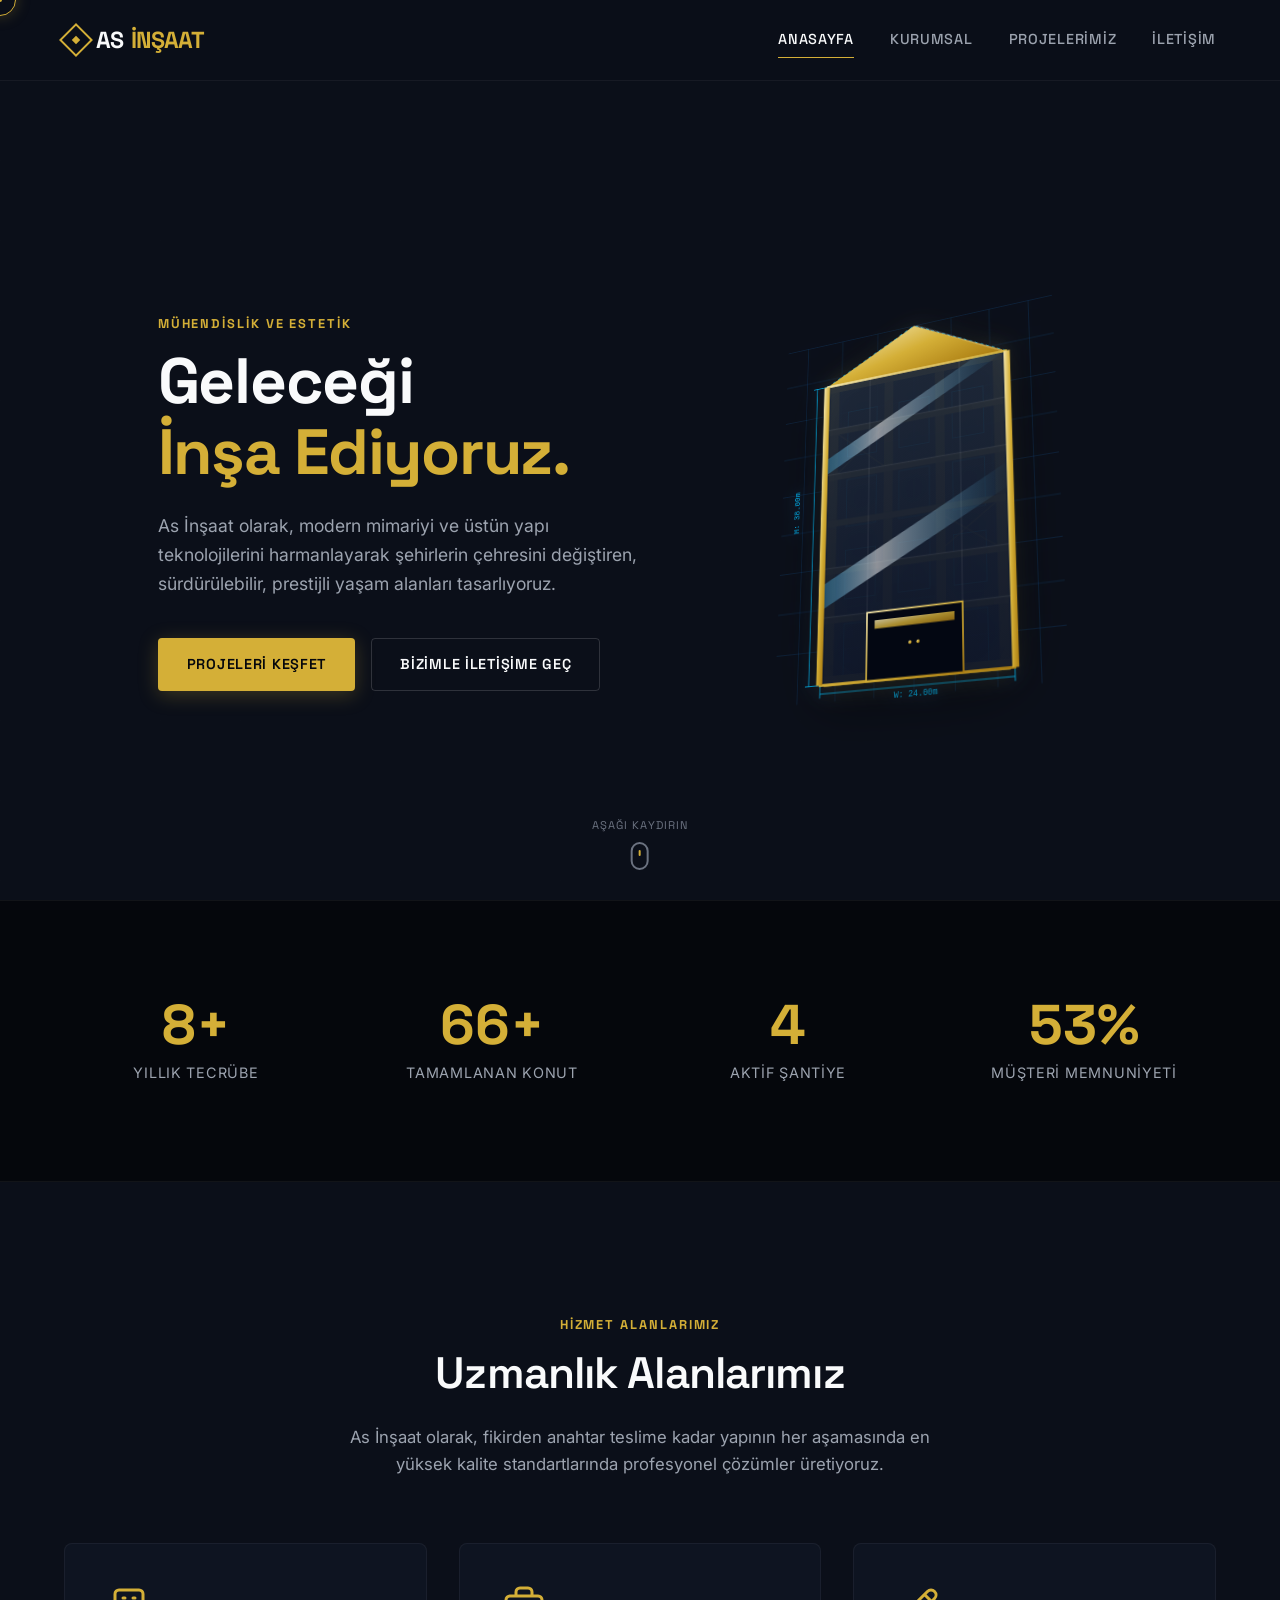
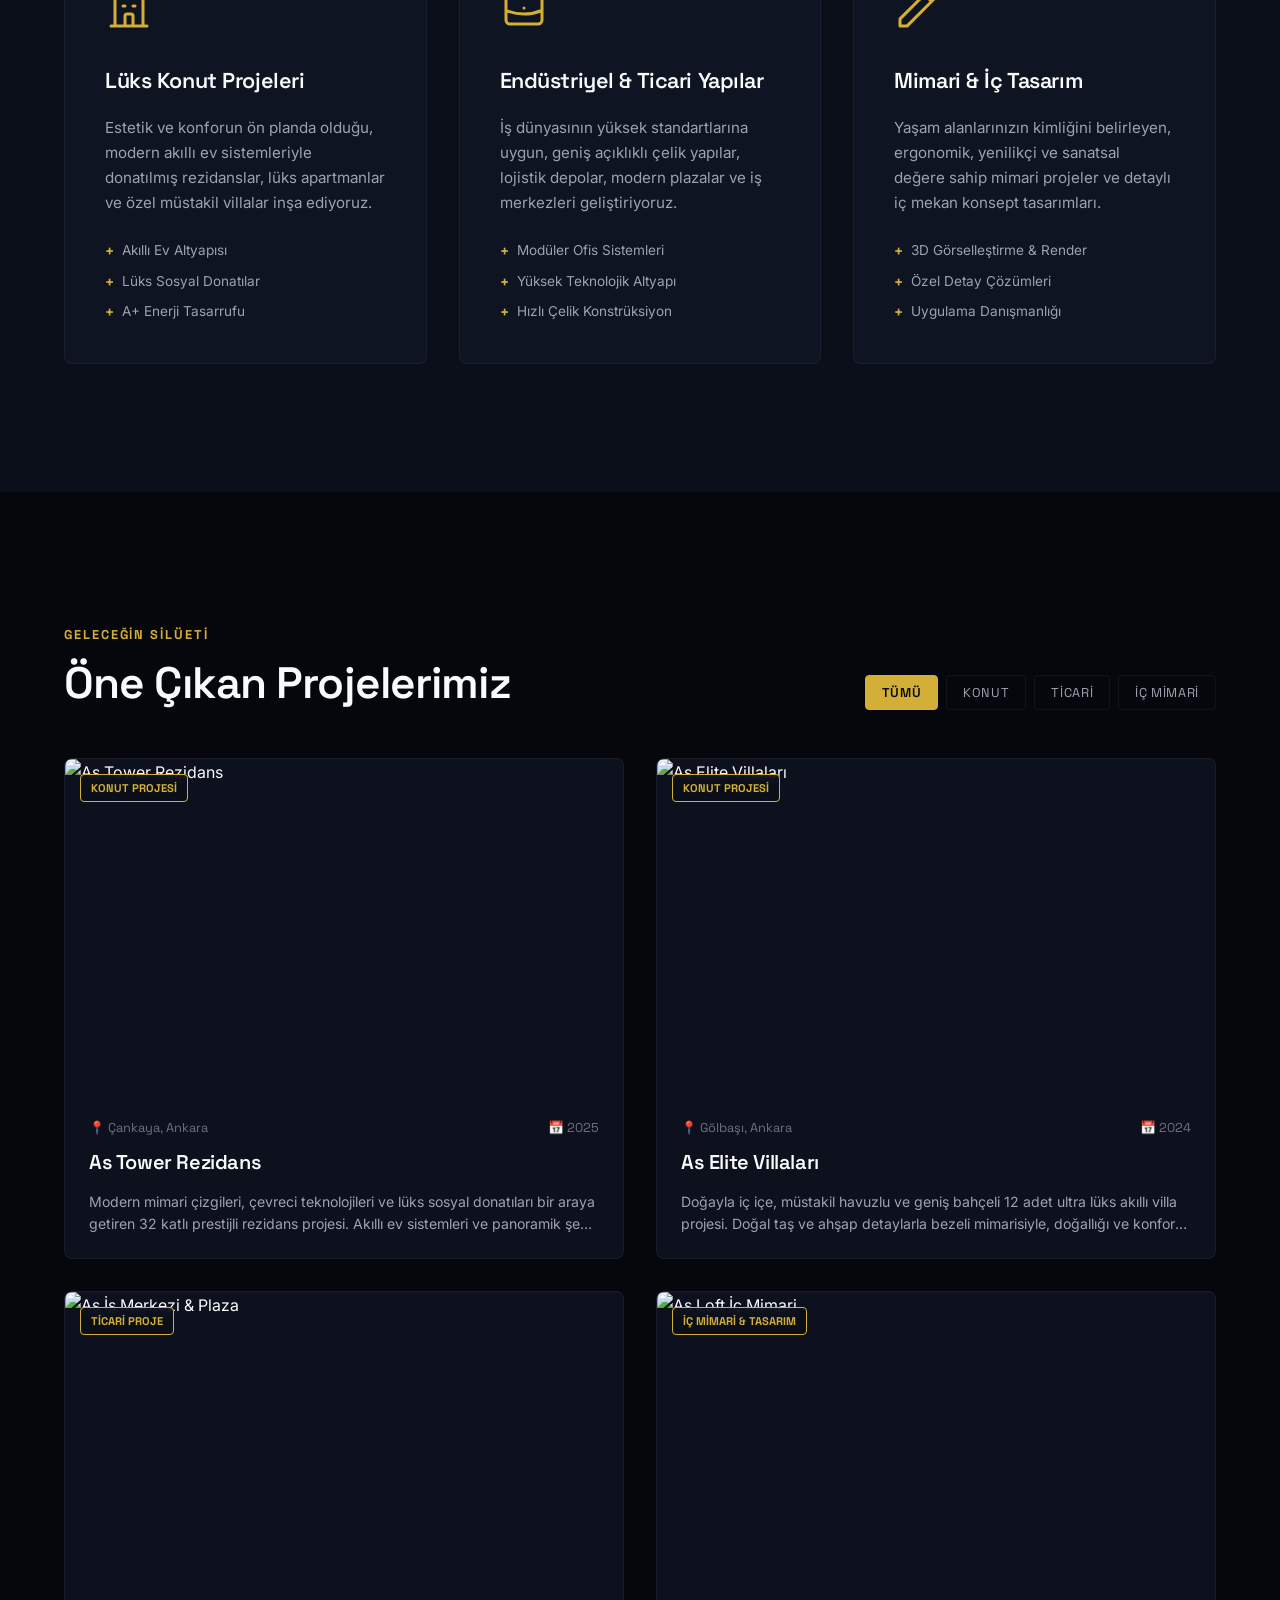
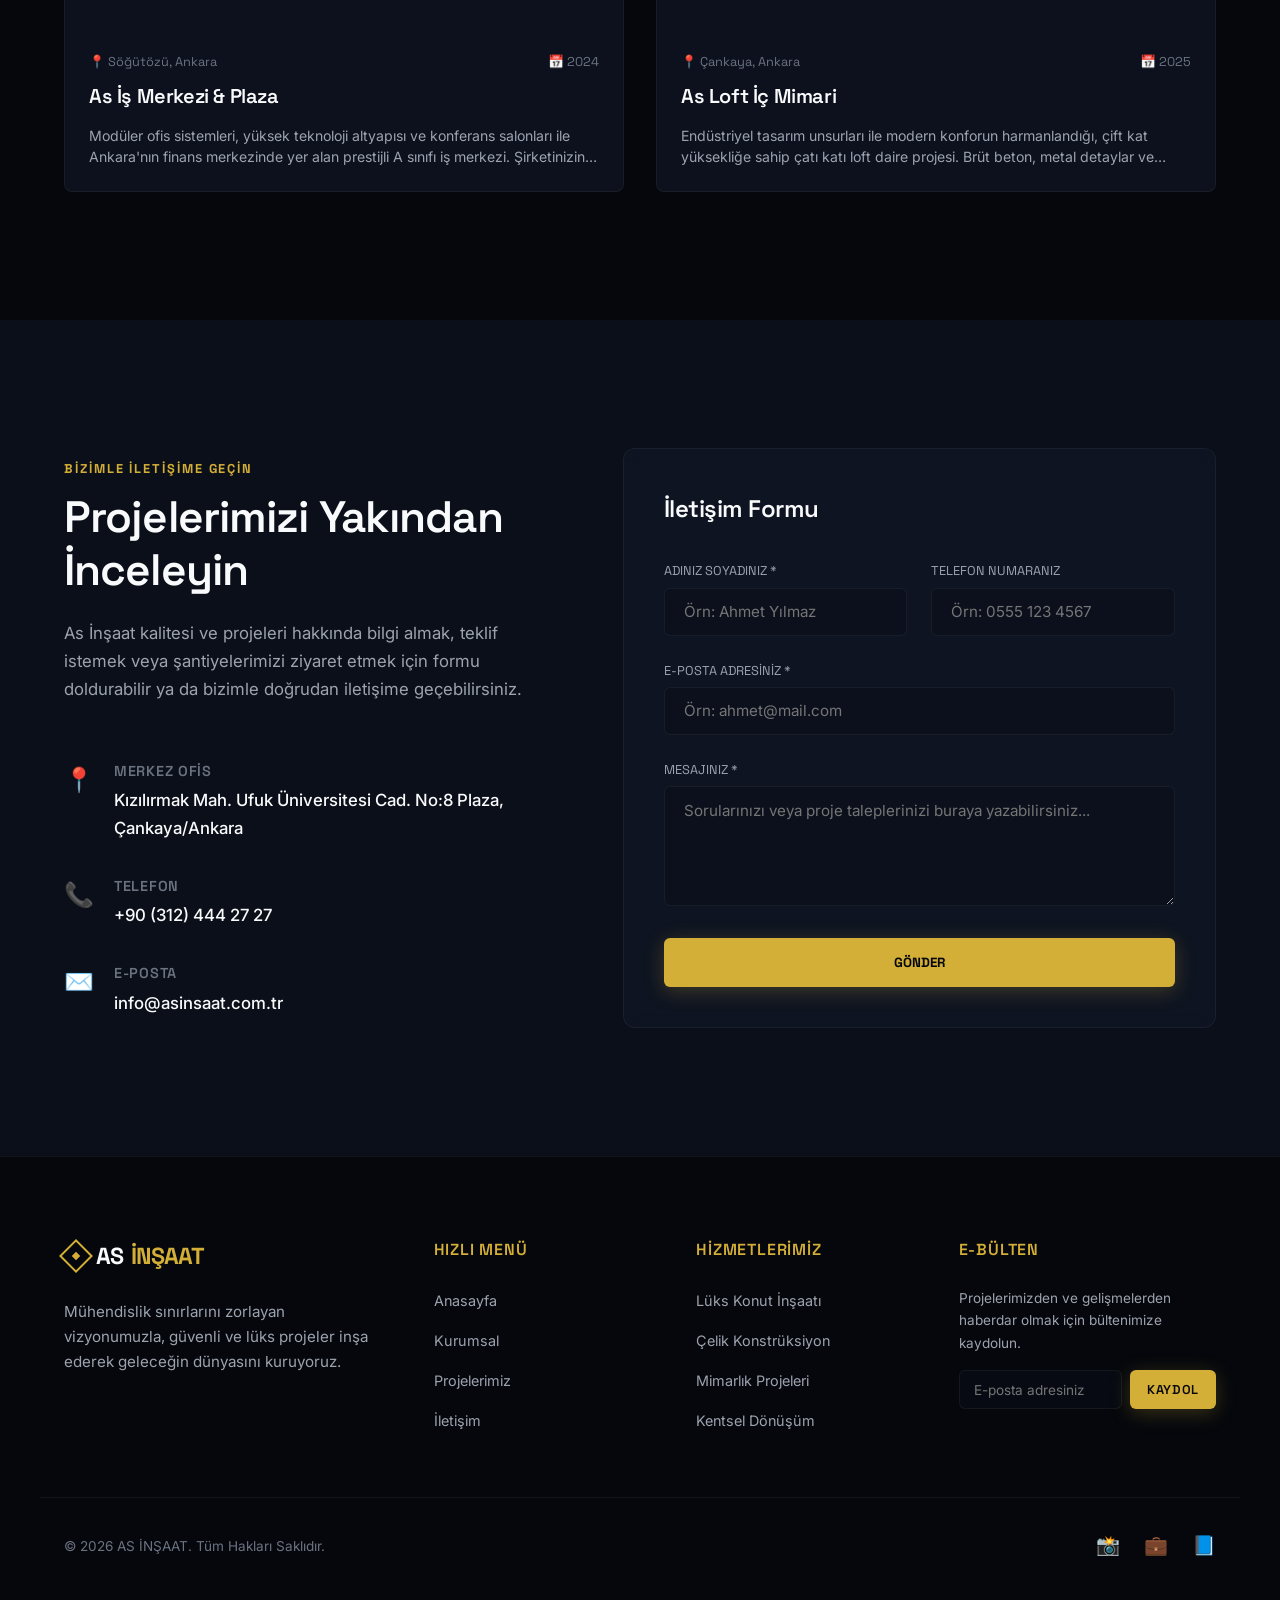
==== index.html @ 5be3aeaa "feat: initial commit for As Insaat website" ====
<!DOCTYPE html>
<html lang="tr">
<head>
  <meta charset="utf-8">
  <meta name="viewport" content="width=device-width, initial-scale=1.0">
  <title>As İnşaat | Lüks Konut, Endüstriyel Yapı ve Mimari Tasarım</title>
  
  <!-- SEO Meta Tags -->
  <meta name="description" content="As İnşaat; yenilikçi mimari tasarımlar, lüks konut projeleri, akıllı rezidanslar ve dayanıklı ticari yapılar inşa eder. Geleceğin yapılarını mühendislik hassasiyetiyle tasarlıyoruz.">
  <meta name="keywords" content="inşaat firması, lüks konut projeleri, villa tasarımı, kentsel dönüşüm, mimarlık ofisi, akıllı binalar, ankara inşaat firmaları, as inşaat">
  <meta name="robots" content="index, follow">
  <meta name="author" content="As İnşaat">
  
  <!-- Favicon -->
  <link rel="icon" type="image/svg+xml" href="data:image/svg+xml,<svg xmlns=%22http://www.w3.org/2000/svg%22 viewBox=%220 0 100 100%22><rect x=%2225%22 y=%2225%22 width=%2250%22 height=%2250%22 fill=%22none%22 stroke=%22%23d4af37%22 stroke-width=%228%22 rotate=%2245%22/></svg>">

  <!-- Style Sheets -->
  <link rel="stylesheet" href="style.css">
</head>
<body>

  <!-- Custom Cursor -->
  <div class="custom-cursor" id="customCursor"></div>
  <div class="custom-cursor-dot" id="customCursorDot"></div>

  <!-- Background Lines -->
  <div class="bg-grid-lines"></div>

  <!-- Glass Header -->
  <header class="glass-header">
    <div class="container nav-container">
      <a href="index.html" class="logo">
        <span class="logo-icon"></span>
        AS<span>İNŞAAT</span>
      </a>
      
      <nav class="nav-menu">
        <a href="index.html" class="nav-item active">Anasayfa</a>
        <a href="about.html" class="nav-item">Kurumsal</a>
        <a href="projects.html" class="nav-item">Projelerimiz</a>
        <a href="contact.html" class="nav-item">İletişim</a>
      </nav>

      <button class="hamburger" id="hamburger" aria-label="Menü">
        <span></span>
        <span></span>
        <span></span>
      </button>
    </div>
  </header>

  <!-- Mobile Menu -->
  <div class="mobile-nav" id="mobileNav">
    <a href="index.html" class="nav-item active">Anasayfa</a>
    <a href="about.html" class="nav-item">Kurumsal</a>
    <a href="projects.html" class="nav-item">Projelerimiz</a>
    <a href="contact.html" class="nav-item">İletişim</a>
  </div>

  <main>
    <!-- Hero Section with 3D Explode Animation -->
    <section class="hero-section">
      <div class="container">
        <div class="hero-layout">
          <div class="hero-content">
            <span class="section-badge">Mühendislik ve Estetik</span>
            <h1 class="hero-title">
              Geleceği <span>İnşa Ediyoruz.</span>
            </h1>
            <p class="hero-description">
              As İnşaat olarak, modern mimariyi ve üstün yapı teknolojilerini harmanlayarak şehirlerin çehresini değiştiren, sürdürülebilir, prestijli yaşam alanları tasarlıyoruz.
            </p>
            <div class="hero-actions">
              <a href="projects.html" class="btn btn-primary">Projeleri Keşfet</a>
              <a href="contact.html" class="btn btn-secondary">Bizimle İletişime Geç</a>
            </div>
          </div>

          <!-- 3D Deconstruction Building Viewport -->
          <div class="hero-3d-viewport" id="hero3dViewport">
            
            <!-- Technical Labels floating -->
            <div class="tech-label label-blueprint">PLANLAMA: MİMARİ BLUEPRINT</div>
            <div class="tech-label label-structure">MÜHENDİSLİK: ÇELİK KARKAS</div>
            <div class="tech-label label-facade">MİMARİ: PRESTİJLİ CEPHE</div>

            <div class="hero-3d-container" id="hero3dContainer">
              
              <!-- Layer 1: Blueprint vector lines -->
              <div class="building-layer layer-blueprint">
                <svg viewBox="0 0 400 500" fill="none" xmlns="http://www.w3.org/2000/svg">
                  <!-- Blueprint grid lines -->
                  <path d="M20 20 H380 M20 70 H380 M20 120 H380 M20 170 H380 M20 220 H380 M20 270 H380 M20 320 H380 M20 370 H380 M20 420 H380" stroke="rgba(30, 144, 255, 0.15)" stroke-width="1"/>
                  <path d="M50 20 V480 M100 20 V480 M150 20 V480 M200 20 V480 M250 20 V480 M300 20 V480 M350 20 V480" stroke="rgba(30, 144, 255, 0.15)" stroke-width="1"/>
                  
                  <!-- Building Outline lineart -->
                  <rect x="80" y="80" width="240" height="380" stroke="#00bfff" stroke-dasharray="4 4" stroke-width="1.5"/>
                  <line x1="80" y1="80" x2="200" y2="20" stroke="#00bfff" stroke-width="1.5" stroke-dasharray="4 4"/>
                  <line x1="320" y1="80" x2="200" y2="20" stroke="#00bfff" stroke-width="1.5" stroke-dasharray="4 4"/>
                  
                  <!-- Inside grid blueprints -->
                  <rect x="110" y="120" width="40" height="60" stroke="#00bfff" stroke-width="1"/>
                  <rect x="180" y="120" width="40" height="60" stroke="#00bfff" stroke-width="1"/>
                  <rect x="250" y="120" width="40" height="60" stroke="#00bfff" stroke-width="1"/>
                  
                  <rect x="110" y="210" width="40" height="60" stroke="#00bfff" stroke-width="1"/>
                  <rect x="180" y="210" width="40" height="60" stroke="#00bfff" stroke-width="1"/>
                  <rect x="250" y="210" width="40" height="60" stroke="#00bfff" stroke-width="1"/>
                  
                  <rect x="110" y="300" width="40" height="60" stroke="#00bfff" stroke-width="1"/>
                  <rect x="180" y="300" width="40" height="60" stroke="#00bfff" stroke-width="1"/>
                  <rect x="250" y="300" width="40" height="60" stroke="#00bfff" stroke-width="1"/>

                  <rect x="110" y="390" width="180" height="70" stroke="#00bfff" stroke-width="1"/>

                  <!-- Technical lines and measurements -->
                  <path d="M60 80 H80 M60 460 H80" stroke="#00bfff" stroke-width="1"/>
                  <line x1="65" y1="80" x2="65" y2="460" stroke="#00bfff" stroke-width="1"/>
                  <text x="45" y="270" fill="#00bfff" font-size="10" font-family="monospace" transform="rotate(-90 45 270)">H: 38.00m</text>
                  
                  <path d="M80 475 V460 M320 475 V460" stroke="#00bfff" stroke-width="1"/>
                  <line x1="80" y1="470" x2="320" y2="470" stroke="#00bfff" stroke-width="1"/>
                  <text x="175" y="482" fill="#00bfff" font-size="10" font-family="monospace">W: 24.00m</text>
                </svg>
              </div>
              
              <!-- Layer 2: Steel structural columns -->
              <div class="building-layer layer-structure">
                <svg viewBox="0 0 400 500" fill="none" xmlns="http://www.w3.org/2000/svg">
                  <!-- Main columns (Stanchions) -->
                  <rect x="85" y="80" width="12" height="380" fill="#c5a028" opacity="0.8"/>
                  <rect x="160" y="80" width="12" height="380" fill="#c5a028" opacity="0.8"/>
                  <rect x="228" y="80" width="12" height="380" fill="#c5a028" opacity="0.8"/>
                  <rect x="303" y="80" width="12" height="380" fill="#c5a028" opacity="0.8"/>
                  
                  <!-- Beams (Horizontal structural elements) -->
                  <rect x="85" y="80" width="230" height="10" fill="#d4af37"/>
                  <rect x="85" y="140" width="230" height="8" fill="#d4af37"/>
                  <rect x="85" y="200" width="230" height="8" fill="#d4af37"/>
                  <rect x="85" y="260" width="230" height="8" fill="#d4af37"/>
                  <rect x="85" y="320" width="230" height="8" fill="#d4af37"/>
                  <rect x="85" y="380" width="230" height="8" fill="#d4af37"/>
                  <rect x="85" y="450" width="230" height="12" fill="#d4af37"/>
                  
                  <!-- Roof Truss structures -->
                  <line x1="85" y1="80" x2="200" y2="25" stroke="#d4af37" stroke-width="4"/>
                  <line x1="315" y1="80" x2="200" y2="25" stroke="#d4af37" stroke-width="4"/>
                  <line x1="200" y1="25" x2="200" y2="80" stroke="#d4af37" stroke-width="3"/>
                  <line x1="140" y1="52" x2="140" y2="80" stroke="#d4af37" stroke-width="2"/>
                  <line x1="260" y1="52" x2="260" y2="80" stroke="#d4af37" stroke-width="2"/>
                  
                  <!-- Diagonal cross-bracing (Statik çaprazlar) -->
                  <line x1="97" y1="148" x2="160" y2="200" stroke="#d4af37" stroke-width="1.5" opacity="0.6"/>
                  <line x1="160" y1="148" x2="97" y2="200" stroke="#d4af37" stroke-width="1.5" opacity="0.6"/>
                  
                  <line x1="228" y1="268" x2="303" y2="320" stroke="#d4af37" stroke-width="1.5" opacity="0.6"/>
                  <line x1="303" y1="268" x2="228" y2="320" stroke="#d4af37" stroke-width="1.5" opacity="0.6"/>

                  <line x1="160" y1="388" x2="228" y2="450" stroke="#d4af37" stroke-width="1.5" opacity="0.6"/>
                  <line x1="228" y1="388" x2="160" y2="450" stroke="#d4af37" stroke-width="1.5" opacity="0.6"/>
                </svg>
              </div>
              
              <!-- Layer 3: Completed facade -->
              <div class="building-layer layer-facade">
                <svg viewBox="0 0 400 500" fill="none" xmlns="http://www.w3.org/2000/svg">
                  <!-- Definitions for gradients -->
                  <defs>
                    <linearGradient id="facadeGold" x1="0%" y1="0%" x2="100%" y2="100%">
                      <stop offset="0%" stop-color="#f3e5ab" />
                      <stop offset="50%" stop-color="#d4af37" />
                      <stop offset="100%" stop-color="#aa7c11" />
                    </linearGradient>
                    <linearGradient id="glassGrad" x1="0%" y1="0%" x2="0%" y2="100%">
                      <stop offset="0%" stop-color="#1e293b" stop-opacity="0.9" />
                      <stop offset="100%" stop-color="#0f172a" stop-opacity="0.95" />
                    </linearGradient>
                    <linearGradient id="skyReflect" x1="0%" y1="0%" x2="100%" y2="0%">
                      <stop offset="0%" stop-color="#38bdf8" stop-opacity="0.3" />
                      <stop offset="30%" stop-color="#ffffff" stop-opacity="0.5" />
                      <stop offset="100%" stop-color="#38bdf8" stop-opacity="0.0" />
                    </linearGradient>
                  </defs>

                  <!-- Roof Slanted Canopy -->
                  <path d="M80 80 L200 20 L320 80 Z" fill="url(#facadeGold)"/>
                  <path d="M200 20 L205 20 L320 80 L315 80 Z" fill="#ffffff" opacity="0.2"/>
                  
                  <!-- Main Glass facade body -->
                  <rect x="80" y="80" width="240" height="380" fill="url(#glassGrad)" stroke="url(#facadeGold)" stroke-width="3"/>
                  
                  <!-- Glass Panels divider lines -->
                  <line x1="140" y1="80" x2="140" y2="460" stroke="rgba(255,255,255,0.06)" stroke-width="2"/>
                  <line x1="200" y1="80" x2="200" y2="460" stroke="url(#facadeGold)" stroke-width="1.5" opacity="0.5"/>
                  <line x1="260" y1="80" x2="260" y2="460" stroke="rgba(255,255,255,0.06)" stroke-width="2"/>
                  
                  <line x1="80" y1="140" x2="320" y2="140" stroke="rgba(255,255,255,0.06)" stroke-width="1.5"/>
                  <line x1="80" y1="200" x2="320" y2="200" stroke="rgba(255,255,255,0.06)" stroke-width="1.5"/>
                  <line x1="80" y1="260" x2="320" y2="260" stroke="url(#facadeGold)" stroke-width="2" opacity="0.5"/>
                  <line x1="80" y1="320" x2="320" y2="320" stroke="rgba(255,255,255,0.06)" stroke-width="1.5"/>
                  <line x1="80" y1="380" x2="320" y2="380" stroke="rgba(255,255,255,0.06)" stroke-width="1.5"/>

                  <!-- Diagonal reflection line on glass -->
                  <path d="M80 180 L280 80 L320 80 L80 200 Z" fill="url(#skyReflect)"/>
                  <path d="M80 340 L320 220 L320 250 L80 370 Z" fill="url(#skyReflect)"/>

                  <!-- Gold Vertical Columns (Left/Right edges) -->
                  <rect x="75" y="80" width="8" height="380" fill="url(#facadeGold)"/>
                  <rect x="317" y="80" width="8" height="380" fill="url(#facadeGold)"/>

                  <!-- Entrance Portal -->
                  <rect x="140" y="380" width="120" height="80" fill="#030712" stroke="url(#facadeGold)" stroke-width="2"/>
                  <line x1="200" y1="380" x2="200" y2="460" stroke="url(#facadeGold)" stroke-width="1"/>
                  <circle cx="195" cy="420" r="2" fill="url(#facadeGold)"/>
                  <circle cx="205" cy="420" r="2" fill="url(#facadeGold)"/>
                  <rect x="150" y="390" width="100" height="10" fill="url(#facadeGold)" opacity="0.8"/>
                </svg>
              </div>

            </div>
          </div>
        </div>
      </div>

      <!-- Mouse Scroll indicator -->
      <div class="scroll-indicator">
        <span>AŞAĞI KAYDIRIN</span>
        <div class="scroll-mouse"></div>
      </div>
    </section>

    <!-- Highlights Counters Section -->
    <section class="highlights-section">
      <div class="container stats-grid">
        <div class="stat-card">
          <div class="stat-number" data-target="15" data-suffix="+">0</div>
          <div class="stat-title">Yıllık Tecrübe</div>
        </div>
        <div class="stat-card">
          <div class="stat-number" data-target="120" data-suffix="+">0</div>
          <div class="stat-title">Tamamlanan Konut</div>
        </div>
        <div class="stat-card">
          <div class="stat-number" data-target="8" data-suffix="">0</div>
          <div class="stat-title">Aktif Şantiye</div>
        </div>
        <div class="stat-card">
          <div class="stat-number" data-target="100" data-suffix="%">0</div>
          <div class="stat-title">Müşteri Memnuniyeti</div>
        </div>
      </div>
    </section>

    <!-- Services Section -->
    <section class="services-section">
      <div class="container">
        <div style="text-align: center;">
          <span class="section-badge">Hizmet Alanlarımız</span>
          <h2 class="section-title">Uzmanlık Alanlarımız</h2>
          <p class="section-desc" style="margin: 0 auto 4rem auto;">As İnşaat olarak, fikirden anahtar teslime kadar yapının her aşamasında en yüksek kalite standartlarında profesyonel çözümler üretiyoruz.</p>
        </div>

        <div class="grid grid-3">
          <!-- Service 1 -->
          <article class="service-card">
            <div class="service-icon">
              <!-- Inline SVG Architecture icon -->
              <svg fill="none" stroke="currentColor" viewBox="0 0 24 24" xmlns="http://www.w3.org/2000/svg">
                <path stroke-linecap="round" stroke-linejoin="round" stroke-width="1.5" d="M19 21V5a2 2 0 00-2-2H7a2 2 0 00-2 2v16m14 0h2m-2 0h-5m-9 0H3m2 0h5M9 7h1m-1 4h1m4-4h1m-1 4h1m-5 10v-5a1 1 0 011-1h2a1 1 0 011 1v5m-4 0h4"></path>
              </svg>
            </div>
            <h3 class="service-title">Lüks Konut Projeleri</h3>
            <p class="service-text">Estetik ve konforun ön planda olduğu, modern akıllı ev sistemleriyle donatılmış rezidanslar, lüks apartmanlar ve özel müstakil villalar inşa ediyoruz.</p>
            <ul class="service-list">
              <li class="service-list-item">Akıllı Ev Altyapısı</li>
              <li class="service-list-item">Lüks Sosyal Donatılar</li>
              <li class="service-list-item">A+ Enerji Tasarrufu</li>
            </ul>
          </article>

          <!-- Service 2 -->
          <article class="service-card">
            <div class="service-icon">
              <!-- Inline SVG Industry icon -->
              <svg fill="none" stroke="currentColor" viewBox="0 0 24 24" xmlns="http://www.w3.org/2000/svg">
                <path stroke-linecap="round" stroke-linejoin="round" stroke-width="1.5" d="M21 13.255A23.931 23.931 0 0112 15c-3.183 0-6.22-.62-9-1.745M16 6V4a2 2 0 00-2-2h-4a2 2 0 00-2 2v2m4 6h.01M5 20h14a2 2 0 002-2V8a2 2 0 00-2-2H5a2 2 0 00-2 2v10a2 2 0 002 2z"></path>
              </svg>
            </div>
            <h3 class="service-title">Endüstriyel & Ticari Yapılar</h3>
            <p class="service-text">İş dünyasının yüksek standartlarına uygun, geniş açıklıklı çelik yapılar, lojistik depolar, modern plazalar ve iş merkezleri geliştiriyoruz.</p>
            <ul class="service-list">
              <li class="service-list-item">Modüler Ofis Sistemleri</li>
              <li class="service-list-item">Yüksek Teknolojik Altyapı</li>
              <li class="service-list-item">Hızlı Çelik Konstrüksiyon</li>
            </ul>
          </article>

          <!-- Service 3 -->
          <article class="service-card">
            <div class="service-icon">
              <!-- Inline SVG Design icon -->
              <svg fill="none" stroke="currentColor" viewBox="0 0 24 24" xmlns="http://www.w3.org/2000/svg">
                <path stroke-linecap="round" stroke-linejoin="round" stroke-width="1.5" d="M15.232 5.232l3.536 3.536m-2.036-5.036a2.5 2.5 0 113.536 3.536L6.5 21.036H3v-3.572L16.732 3.732z"></path>
              </svg>
            </div>
            <h3 class="service-title">Mimari & İç Tasarım</h3>
            <p class="service-text">Yaşam alanlarınızın kimliğini belirleyen, ergonomik, yenilikçi ve sanatsal değere sahip mimari projeler ve detaylı iç mekan konsept tasarımları.</p>
            <ul class="service-list">
              <li class="service-list-item">3D Görselleştirme & Render</li>
              <li class="service-list-item">Özel Detay Çözümleri</li>
              <li class="service-list-item">Uygulama Danışmanlığı</li>
            </ul>
          </article>
        </div>
      </div>
    </section>

    <!-- Featured Projects Section -->
    <section class="featured-section">
      <div class="container">
        <div class="project-header-row">
          <div>
            <span class="section-badge">Geleceğin Silüeti</span>
            <h2 class="section-title" style="margin-bottom: 0;">Öne Çıkan Projelerimiz</h2>
          </div>
          
          <div class="project-filters">
            <button class="filter-btn active" data-filter="all">TÜMÜ</button>
            <button class="filter-btn" data-filter="residential">KONUT</button>
            <button class="filter-btn" data-filter="commercial">TİCARİ</button>
            <button class="filter-btn" data-filter="interior">İÇ MİMARİ</button>
          </div>
        </div>

        <!-- Project Grid loaded dynamically -->
        <div class="projects-grid" id="projectsGrid"></div>
      </div>
    </section>

    <!-- Contact Section -->
    <section class="contact-section">
      <div class="container contact-layout">
        <div class="contact-info-block">
          <span class="section-badge">Bizimle İletişime Geçin</span>
          <h2 class="section-title">Projelerimizi Yakından İnceleyin</h2>
          <p class="section-desc" style="margin-bottom: 1.5rem;">As İnşaat kalitesi ve projeleri hakkında bilgi almak, teklif istemek veya şantiyelerimizi ziyaret etmek için formu doldurabilir ya da bizimle doğrudan iletişime geçebilirsiniz.</p>
          
          <ul class="contact-details-list">
            <li class="contact-detail-item">
              <span class="contact-icon">📍</span>
              <div class="contact-text">
                <h4>Merkez Ofis</h4>
                <p>Kızılırmak Mah. Ufuk Üniversitesi Cad. No:8 Plaza, Çankaya/Ankara</p>
              </div>
            </li>
            <li class="contact-detail-item">
              <span class="contact-icon">📞</span>
              <div class="contact-text">
                <h4>Telefon</h4>
                <p>+90 (312) 444 27 27</p>
              </div>
            </li>
            <li class="contact-detail-item">
              <span class="contact-icon">✉️</span>
              <div class="contact-text">
                <h4>E-Posta</h4>
                <p>info@asinsaat.com.tr</p>
              </div>
            </li>
          </ul>
        </div>

        <!-- Contact Form -->
        <div class="contact-form">
          <h3 class="form-title">İletişim Formu</h3>
          <form id="contactForm">
            <div class="form-row">
              <div class="form-group">
                <label class="form-label">Adınız Soyadınız *</label>
                <input type="text" class="form-input" id="formName" placeholder="Örn: Ahmet Yılmaz" required>
              </div>
              <div class="form-group">
                <label class="form-label">Telefon Numaranız</label>
                <input type="tel" class="form-input" id="formPhone" placeholder="Örn: 0555 123 4567">
              </div>
            </div>
            <div class="form-group">
              <label class="form-label">E-Posta Adresiniz *</label>
              <input type="email" class="form-input" id="formEmail" placeholder="Örn: ahmet@mail.com" required>
            </div>
            <div class="form-group">
              <label class="form-label">Mesajınız *</label>
              <textarea class="form-textarea" id="formMessage" placeholder="Sorularınızı veya proje taleplerinizi buraya yazabilirsiniz..." required></textarea>
            </div>
            <button type="submit" class="form-submit-btn">Gönder</button>
            <div class="form-status" id="formStatus"></div>
          </form>
        </div>
      </div>
    </section>
  </main>

  <!-- Footer -->
  <footer>
    <div class="container footer-grid">
      <div class="footer-brand">
        <a href="index.html" class="logo">
          <span class="logo-icon"></span>
          AS<span>İNŞAAT</span>
        </a>
        <p>Mühendislik sınırlarını zorlayan vizyonumuzla, güvenli ve lüks projeler inşa ederek geleceğin dünyasını kuruyoruz.</p>
      </div>
      
      <div>
        <h4 class="footer-title">Hızlı Menü</h4>
        <ul class="footer-links">
          <li><a href="index.html" class="footer-link">Anasayfa</a></li>
          <li><a href="about.html" class="footer-link">Kurumsal</a></li>
          <li><a href="projects.html" class="footer-link">Projelerimiz</a></li>
          <li><a href="contact.html" class="footer-link">İletişim</a></li>
        </ul>
      </div>

      <div>
        <h4 class="footer-title">Hizmetlerimiz</h4>
        <ul class="footer-links">
          <li><a href="index.html#hizmetler" class="footer-link">Lüks Konut İnşaatı</a></li>
          <li><a href="index.html#hizmetler" class="footer-link">Çelik Konstrüksiyon</a></li>
          <li><a href="index.html#hizmetler" class="footer-link">Mimarlık Projeleri</a></li>
          <li><a href="index.html#hizmetler" class="footer-link">Kentsel Dönüşüm</a></li>
        </ul>
      </div>

      <div>
        <h4 class="footer-title">E-Bülten</h4>
        <p style="color: var(--text-muted); font-size: 0.85rem; margin-bottom: 1rem;">Projelerimizden ve gelişmelerden haberdar olmak için bültenimize kaydolun.</p>
        <div style="display: flex; gap: 8px;">
          <input type="email" class="form-input" placeholder="E-posta adresiniz" style="padding: 10px 14px; font-size: 0.85rem;">
          <button class="btn btn-primary" style="padding: 10px 16px; font-size: 0.8rem; border-radius: 6px;">KAYDOL</button>
        </div>
      </div>
    </div>

    <div class="container footer-bottom">
      <div class="copyright">&copy; 2026 AS İNŞAAT. Tüm Hakları Saklıdır.</div>
      <div class="footer-socials">
        <a href="#" class="social-icon" aria-label="Instagram">📸</a>
        <a href="#" class="social-icon" aria-label="LinkedIn">💼</a>
        <a href="#" class="social-icon" aria-label="Facebook">📘</a>
      </div>
    </div>
  </footer>

  <!-- GSAP Core and ScrollTrigger from CDN -->
  <script src="https://cdnjs.cloudflare.com/ajax/libs/gsap/3.12.5/gsap.min.js"></script>
  <script src="https://cdnjs.cloudflare.com/ajax/libs/gsap/3.12.5/ScrollTrigger.min.js"></script>
  
  <!-- Project Database -->
  <script src="projects.js"></script>
  
  <!-- Main Script -->
  <script src="script.js"></script>
</body>
</html>
---- style.css ----
/* As İnşaat - Premium Kurumsal Mimarlık & İnşaat Tasarım Sistemi */

@import url('https://fonts.googleapis.com/css2?family=Inter:wght@300;400;500;600;700&family=Space+Grotesk:wght@300;400;500;600;700&display=swap');

:root {
  --bg-dark: #0b0f19;
  --bg-darker: #05070c;
  --bg-card: rgba(17, 24, 39, 0.65);
  --bg-card-hover: rgba(31, 41, 55, 0.8);
  
  --primary: #d4af37; /* Metalik Altın / Pirinç */
  --primary-glow: rgba(212, 175, 55, 0.25);
  --primary-dim: #b5922a;
  
  --text-main: #f9fafb;
  --text-muted: #9ca3af;
  --text-dim: #6b7280;
  
  --border: rgba(255, 255, 255, 0.05);
  --border-hover: rgba(212, 175, 55, 0.3);
  
  --font-heading: 'Space Grotesk', sans-serif;
  --font-body: 'Inter', sans-serif;
  
  --ease-custom: cubic-bezier(0.16, 1, 0.3, 1);
}

/* Reset & Base Styles */
*, *::before, *::after {
  box-sizing: border-box;
  margin: 0;
  padding: 0;
}

html {
  scroll-behavior: smooth;
  background-color: var(--bg-dark);
  font-size: 16px;
}

body {
  background-color: var(--bg-dark);
  color: var(--text-main);
  font-family: var(--font-body);
  overflow-x: hidden;
  line-height: 1.65;
  -webkit-font-smoothing: antialiased;
}

/* Scrollbar */
::-webkit-scrollbar {
  width: 6px;
}
::-webkit-scrollbar-track {
  background: var(--bg-darker);
}
::-webkit-scrollbar-thumb {
  background: rgba(255, 255, 255, 0.08);
  border-radius: 3px;
}
::-webkit-scrollbar-thumb:hover {
  background: var(--primary);
}

/* Layout Utilities */
.container {
  max-width: 1200px;
  margin: 0 auto;
  padding: 0 1.5rem;
  position: relative;
  z-index: 10;
}

/* Custom Cursor */
.custom-cursor {
  position: fixed;
  width: 32px;
  height: 32px;
  border: 1px solid var(--primary);
  border-radius: 50%;
  pointer-events: none;
  transform: translate(-50%, -50%);
  z-index: 99999;
  transition: width 0.3s var(--ease-custom), height 0.3s var(--ease-custom), background-color 0.3s;
  box-shadow: 0 0 15px var(--primary-glow);
}
.custom-cursor-dot {
  position: fixed;
  width: 4px;
  height: 4px;
  background-color: var(--primary);
  border-radius: 50%;
  pointer-events: none;
  transform: translate(-50%, -50%);
  z-index: 100000;
}
.custom-cursor.grow {
  width: 50px;
  height: 50px;
  background-color: rgba(212, 175, 55, 0.05);
  border-color: var(--primary);
}
@media (hover: none) {
  .custom-cursor, .custom-cursor-dot { display: none !important; }
}

/* Grid System */
.grid {
  display: grid;
  gap: 2rem;
}
.grid-2 { grid-template-columns: 1fr; }
.grid-3 { grid-template-columns: 1fr; }
.grid-4 { grid-template-columns: 1fr; }

@media (min-width: 768px) {
  .grid-2 { grid-template-columns: repeat(2, 1fr); }
  .grid-3 { grid-template-columns: repeat(2, 1fr); }
  .grid-4 { grid-template-columns: repeat(2, 1fr); }
}
@media (min-width: 1024px) {
  .grid-3 { grid-template-columns: repeat(3, 1fr); }
  .grid-4 { grid-template-columns: repeat(4, 1fr); }
}

/* Typography & Headings */
h1, h2, h3, h4, h5, h6 {
  font-family: var(--font-heading);
  font-weight: 600;
  letter-spacing: -0.02em;
  color: var(--text-main);
}

.section-badge {
  font-family: var(--font-heading);
  font-size: 0.8rem;
  text-transform: uppercase;
  color: var(--primary);
  letter-spacing: 0.15em;
  font-weight: 700;
  display: inline-block;
  margin-bottom: 0.75rem;
}

.section-title {
  font-size: 2.25rem;
  line-height: 1.2;
  margin-bottom: 1.5rem;
}
@media (min-width: 768px) {
  .section-title { font-size: 2.75rem; }
}

.section-desc {
  color: var(--text-muted);
  max-width: 600px;
  margin-bottom: 3rem;
  font-size: 1.05rem;
}

/* Buttons */
.btn {
  display: inline-flex;
  align-items: center;
  justify-content: center;
  padding: 0.85rem 1.75rem;
  font-family: var(--font-heading);
  font-size: 0.9rem;
  font-weight: 600;
  text-transform: uppercase;
  letter-spacing: 0.05em;
  border-radius: 4px;
  cursor: pointer;
  text-decoration: none;
  transition: all 0.3s var(--ease-custom);
  border: 1px solid transparent;
  gap: 0.75rem;
}
.btn-primary {
  background: var(--primary);
  color: var(--bg-darker);
  box-shadow: 0 4px 20px var(--primary-glow);
}
.btn-primary:hover {
  background: var(--text-main);
  box-shadow: 0 8px 30px rgba(255, 255, 255, 0.1);
  transform: translateY(-2px);
}
.btn-secondary {
  background: transparent;
  color: var(--text-main);
  border-color: rgba(255, 255, 255, 0.15);
}
.btn-secondary:hover {
  background: rgba(255, 255, 255, 0.05);
  border-color: var(--primary);
  transform: translateY(-2px);
}

/* Glass Header & Navbar */
header.glass-header {
  position: fixed;
  top: 0;
  left: 0;
  width: 100%;
  z-index: 1000;
  background: rgba(11, 15, 25, 0.75);
  backdrop-filter: blur(16px);
  -webkit-backdrop-filter: blur(16px);
  border-bottom: 1px solid var(--border);
  transition: background 0.3s, padding 0.3s;
}
header.glass-header .nav-container {
  display: flex;
  justify-content: space-between;
  align-items: center;
  height: 80px;
}
.logo {
  font-family: var(--font-heading);
  font-size: 1.45rem;
  font-weight: 700;
  color: var(--text-main);
  text-decoration: none;
  letter-spacing: -1px;
  display: flex;
  align-items: center;
  gap: 8px;
}
.logo-icon {
  width: 24px;
  height: 24px;
  border: 2px solid var(--primary);
  transform: rotate(45deg);
  position: relative;
  display: inline-block;
}
.logo-icon::after {
  content: '';
  position: absolute;
  top: 50%;
  left: 50%;
  width: 6px;
  height: 6px;
  background-color: var(--primary);
  transform: translate(-50%, -50%);
}
.logo span {
  color: var(--primary);
}

.nav-menu {
  display: none;
  gap: 2.25rem;
  align-items: center;
}
@media (min-width: 768px) {
  .nav-menu { display: flex; }
}
.nav-item {
  color: var(--text-muted);
  text-decoration: none;
  font-weight: 500;
  font-size: 0.9rem;
  font-family: var(--font-heading);
  text-transform: uppercase;
  letter-spacing: 0.05em;
  transition: color 0.3s;
  position: relative;
  padding: 6px 0;
}
.nav-item::after {
  content: '';
  position: absolute;
  bottom: 0;
  left: 0;
  width: 0;
  height: 1px;
  background-color: var(--primary);
  transition: width 0.3s;
}
.nav-item:hover {
  color: var(--text-main);
}
.nav-item:hover::after, .nav-item.active::after {
  width: 100%;
}
.nav-item.active {
  color: var(--text-main);
}

/* Mobile Menu Hamburger */
.hamburger {
  display: flex;
  flex-direction: column;
  gap: 6px;
  background: transparent;
  border: none;
  cursor: pointer;
  padding: 5px;
  z-index: 1001;
}
@media (min-width: 768px) {
  .hamburger { display: none; }
}
.hamburger span {
  display: block;
  width: 24px;
  height: 2px;
  background-color: var(--text-main);
  transition: transform 0.3s, opacity 0.3s;
}
.hamburger.active span:nth-child(1) {
  transform: translateY(8px) rotate(45deg);
}
.hamburger.active span:nth-child(2) {
  opacity: 0;
}
.hamburger.active span:nth-child(3) {
  transform: translateY(-8px) rotate(-45deg);
}

/* Mobile Dropdown Nav */
.mobile-nav {
  position: fixed;
  top: 0;
  right: -100%;
  width: 300px;
  height: 100vh;
  background: #0e1422;
  border-left: 1px solid var(--border);
  padding: 100px 30px 30px 30px;
  display: flex;
  flex-direction: column;
  gap: 2rem;
  z-index: 999;
  transition: right 0.4s var(--ease-custom);
  box-shadow: -10px 0 30px rgba(0,0,0,0.5);
}
.mobile-nav.active {
  right: 0;
}
.mobile-nav .nav-item {
  font-size: 1.1rem;
}

/* Grid Background Layout */
.bg-grid-lines {
  position: fixed;
  top: 0;
  left: 0;
  width: 100vw;
  height: 100vh;
  background-image: 
    linear-gradient(rgba(255, 255, 255, 0.005) 1px, transparent 1px),
    linear-gradient(90deg, rgba(255, 255, 255, 0.005) 1px, transparent 1px);
  background-size: 80px 80px;
  pointer-events: none;
  z-index: 1;
}

/* Hero Section with 3D Explode Building Animation */
.hero-section {
  position: relative;
  min-height: 100vh;
  padding-top: 100px;
  display: flex;
  align-items: center;
  overflow: hidden;
  z-index: 2;
}

.hero-layout {
  display: grid;
  grid-template-columns: 1fr;
  align-items: center;
  gap: 3rem;
  width: 100%;
}
@media (min-width: 1024px) {
  .hero-layout {
    grid-template-columns: 1.2fr 1fr;
  }
}

.hero-content {
  position: relative;
  z-index: 10;
}
.hero-title {
  font-size: 3rem;
  line-height: 1.1;
  font-weight: 700;
  margin-bottom: 1.5rem;
}
@media (min-width: 768px) {
  .hero-title { font-size: 4rem; }
}
.hero-title span {
  color: var(--primary);
  display: block;
}
.hero-description {
  color: var(--text-muted);
  font-size: 1.1rem;
  margin-bottom: 2.5rem;
  max-width: 500px;
}
.hero-actions {
  display: flex;
  gap: 1rem;
  flex-wrap: wrap;
}

/* 3D Animation Container */
.hero-3d-viewport {
  position: relative;
  height: 380px;
  width: 100%;
  display: flex;
  align-items: center;
  justify-content: center;
  perspective: 1200px; /* 3D derinlik oluşturucu */
}
@media (min-width: 768px) {
  .hero-3d-viewport { height: 500px; }
}

.hero-3d-container {
  width: 280px;
  height: 380px;
  position: relative;
  transform-style: preserve-3d;
  transform: rotateX(20deg) rotateY(-25deg);
  transition: transform 0.1s ease-out;
}
@media (min-width: 768px) {
  .hero-3d-container {
    width: 340px;
    height: 440px;
  }
}

/* 3D Yapı Katmanları */
.building-layer {
  position: absolute;
  top: 0;
  left: 0;
  width: 100%;
  height: 100%;
  transform-style: preserve-3d;
  pointer-events: none;
  display: flex;
  align-items: center;
  justify-content: center;
}

/* Layer 1: Blueprint vector lines */
.layer-blueprint {
  z-index: 10;
}
.layer-blueprint svg {
  width: 100%;
  height: 100%;
  filter: drop-shadow(0 0 8px rgba(30, 144, 255, 0.4));
}

/* Layer 2: Steel Structural Framework */
.layer-structure {
  z-index: 20;
}
.layer-structure svg {
  width: 100%;
  height: 100%;
  filter: drop-shadow(0 0 12px rgba(212, 175, 55, 0.3));
}

/* Layer 3: Completed Glazed Facade render */
.layer-facade {
  z-index: 30;
}
.layer-facade svg {
  width: 100%;
  height: 100%;
  filter: drop-shadow(0 15px 30px rgba(0, 0, 0, 0.5));
}

/* Teknik Bilgi Baloncukları */
.tech-label {
  position: absolute;
  background: rgba(11, 15, 25, 0.85);
  border: 1px solid var(--primary);
  border-radius: 4px;
  padding: 6px 12px;
  font-family: var(--font-heading);
  font-size: 0.75rem;
  color: var(--primary);
  font-weight: 700;
  letter-spacing: 0.05em;
  white-space: nowrap;
  pointer-events: none;
  opacity: 0;
  transition: opacity 0.3s;
  display: flex;
  align-items: center;
  gap: 8px;
  backdrop-filter: blur(4px);
}
.tech-label::before {
  content: '';
  width: 6px;
  height: 6px;
  background-color: var(--primary);
  border-radius: 50%;
}
.label-blueprint { top: 25%; left: -40px; }
.label-structure { top: 50%; right: -50px; }
.label-facade { bottom: 20%; left: -20px; }

/* Scroll Göstergesi */
.scroll-indicator {
  position: absolute;
  bottom: 30px;
  left: 50%;
  transform: translateX(-50%);
  display: flex;
  flex-direction: column;
  align-items: center;
  gap: 8px;
  font-family: var(--font-heading);
  font-size: 0.7rem;
  text-transform: uppercase;
  letter-spacing: 0.1em;
  color: var(--text-dim);
  z-index: 10;
}
.scroll-mouse {
  width: 18px;
  height: 28px;
  border: 2px solid var(--text-dim);
  border-radius: 10px;
  position: relative;
}
.scroll-mouse::after {
  content: '';
  width: 2px;
  height: 6px;
  background-color: var(--primary);
  position: absolute;
  top: 6px;
  left: 50%;
  transform: translateX(-50%);
  border-radius: 1px;
  animation: scrollWheel 1.5s infinite;
}
@keyframes scrollWheel {
  0% { transform: translate(-50%, 0); opacity: 1; }
  100% { transform: translate(-50%, 6px); opacity: 0; }
}

/* Corporate Highlights / Counters Section */
.highlights-section {
  padding: 5rem 0;
  border-top: 1px solid var(--border);
  border-bottom: 1px solid var(--border);
  background: var(--bg-darker);
  position: relative;
  z-index: 10;
}
.stats-grid {
  display: grid;
  grid-template-columns: repeat(2, 1fr);
  gap: 2rem;
}
@media (min-width: 1024px) {
  .stats-grid { grid-template-columns: repeat(4, 1fr); }
}
.stat-card {
  text-align: center;
  padding: 1rem;
}
.stat-number {
  font-family: var(--font-heading);
  font-size: 2.5rem;
  font-weight: 700;
  color: var(--primary);
  line-height: 1;
  margin-bottom: 0.5rem;
}
@media (min-width: 768px) {
  .stat-number { font-size: 3.5rem; }
}
.stat-title {
  font-size: 0.9rem;
  text-transform: uppercase;
  letter-spacing: 0.05em;
  color: var(--text-muted);
}

/* Services Section */
.services-section {
  padding: 8rem 0;
  position: relative;
  z-index: 10;
}
.service-card {
  background: var(--bg-card);
  border: 1px solid var(--border);
  border-radius: 8px;
  padding: 2.5rem;
  transition: all 0.4s var(--ease-custom);
  position: relative;
  overflow: hidden;
  height: 100%;
}
.service-card::before {
  content: '';
  position: absolute;
  top: 0;
  left: 0;
  width: 100%;
  height: 3px;
  background: var(--primary);
  transform: scaleX(0);
  transform-origin: left;
  transition: transform 0.4s var(--ease-custom);
}
.service-card:hover {
  background: var(--bg-card-hover);
  border-color: var(--border-hover);
  transform: translateY(-5px);
  box-shadow: 0 15px 30px rgba(0,0,0,0.3);
}
.service-card:hover::before {
  transform: scaleX(1);
}
.service-icon {
  color: var(--primary);
  margin-bottom: 1.5rem;
}
.service-icon svg {
  width: 48px;
  height: 48px;
}
.service-title {
  font-size: 1.35rem;
  margin-bottom: 1rem;
}
.service-text {
  color: var(--text-muted);
  font-size: 0.95rem;
  margin-bottom: 1.5rem;
}
.service-list {
  list-style: none;
  display: flex;
  flex-direction: column;
  gap: 0.5rem;
}
.service-list-item {
  font-size: 0.85rem;
  color: var(--text-muted);
  display: flex;
  align-items: center;
  gap: 8px;
}
.service-list-item::before {
  content: '+';
  color: var(--primary);
  font-weight: 700;
}

/* Featured Projects Section */
.featured-section {
  padding: 8rem 0;
  background: var(--bg-darker);
  position: relative;
  z-index: 10;
}
.project-header-row {
  display: flex;
  flex-direction: column;
  justify-content: space-between;
  align-items: flex-start;
  margin-bottom: 3rem;
}
@media (min-width: 768px) {
  .project-header-row {
    flex-direction: row;
    align-items: flex-end;
  }
}
.project-filters {
  display: flex;
  gap: 0.5rem;
  flex-wrap: wrap;
  margin-top: 1rem;
}
.filter-btn {
  background: transparent;
  border: 1px solid var(--border);
  color: var(--text-muted);
  padding: 8px 16px;
  border-radius: 4px;
  cursor: pointer;
  font-family: var(--font-heading);
  font-size: 0.8rem;
  text-transform: uppercase;
  letter-spacing: 0.05em;
  transition: all 0.3s;
}
.filter-btn:hover, .filter-btn.active {
  background: var(--primary);
  border-color: var(--primary);
  color: var(--bg-darker);
  font-weight: 600;
}

/* Project Card Layout */
.projects-grid {
  display: grid;
  gap: 2rem;
  grid-template-columns: 1fr;
}
@media (min-width: 768px) {
  .projects-grid { grid-template-columns: repeat(2, 1fr); }
}
.project-card {
  border-radius: 8px;
  overflow: hidden;
  background: var(--bg-card);
  border: 1px solid var(--border);
  transition: all 0.4s var(--ease-custom);
  position: relative;
  display: flex;
  flex-direction: column;
  cursor: pointer;
}
.project-card:hover {
  transform: translateY(-5px);
  border-color: var(--border-hover);
  box-shadow: 0 15px 35px rgba(0,0,0,0.4);
}
.project-img-wrapper {
  position: relative;
  width: 100%;
  padding-top: 60%; /* Aspect Ratio 5:3 */
  overflow: hidden;
}
.project-img {
  position: absolute;
  top: 0;
  left: 0;
  width: 100%;
  height: 100%;
  object-fit: cover;
  transition: transform 0.6s var(--ease-custom);
}
.project-card:hover .project-img {
  transform: scale(1.05);
}
.project-overlay {
  position: absolute;
  top: 15px;
  left: 15px;
  background: rgba(11, 15, 25, 0.85);
  border: 1px solid var(--primary);
  border-radius: 4px;
  padding: 4px 10px;
  font-family: var(--font-heading);
  font-size: 0.7rem;
  text-transform: uppercase;
  color: var(--primary);
  font-weight: 700;
  z-index: 5;
  backdrop-filter: blur(4px);
}
.project-info {
  padding: 1.5rem;
  display: flex;
  flex-direction: column;
  flex-grow: 1;
}
.project-meta {
  display: flex;
  justify-content: space-between;
  font-family: var(--font-heading);
  font-size: 0.8rem;
  color: var(--text-dim);
  margin-bottom: 0.5rem;
}
.project-card-title {
  font-size: 1.25rem;
  margin-bottom: 0.75rem;
  color: var(--text-main);
  transition: color 0.3s;
}
.project-card:hover .project-card-title {
  color: var(--primary);
}
.project-card-desc {
  font-size: 0.88rem;
  color: var(--text-muted);
  line-height: 1.5;
  display: -webkit-box;
  -webkit-line-clamp: 2;
  -webkit-box-orient: vertical;
  overflow: hidden;
  text-overflow: ellipsis;
}

/* Details Modal */
.modal-overlay {
  position: fixed;
  top: 0;
  left: 0;
  width: 100%;
  height: 100%;
  background: rgba(11, 15, 25, 0.95);
  backdrop-filter: blur(8px);
  z-index: 10000;
  display: flex;
  align-items: center;
  justify-content: center;
  opacity: 0;
  pointer-events: none;
  transition: opacity 0.3s ease;
}
.modal-overlay.active {
  opacity: 1;
  pointer-events: all;
}
.modal-card {
  background: #0e1422;
  border: 1px solid var(--border);
  border-radius: 12px;
  width: 90%;
  max-width: 900px;
  max-height: 90vh;
  overflow-y: auto;
  position: relative;
  box-shadow: 0 25px 60px rgba(0,0,0,0.6);
  padding: 30px;
  display: grid;
  grid-template-columns: 1fr;
  gap: 2rem;
}
@media (min-width: 768px) {
  .modal-card {
    grid-template-columns: 1.2fr 1fr;
  }
}
.modal-close {
  position: absolute;
  top: 20px;
  right: 20px;
  background: rgba(255, 255, 255, 0.05);
  border: none;
  border-radius: 50%;
  width: 36px;
  height: 36px;
  display: flex;
  align-items: center;
  justify-content: center;
  color: var(--text-muted);
  cursor: pointer;
  z-index: 10;
  font-size: 1.2rem;
  transition: all 0.2s;
}
.modal-close:hover {
  background: var(--primary);
  color: var(--bg-darker);
}
.modal-gallery {
  display: flex;
  flex-direction: column;
  gap: 10px;
}
.modal-main-img {
  width: 100%;
  height: 250px;
  object-fit: cover;
  border-radius: 6px;
}
@media (min-width: 768px) {
  .modal-main-img { height: 350px; }
}
.modal-thumbs {
  display: grid;
  grid-template-columns: repeat(3, 1fr);
  gap: 10px;
}
.modal-thumb {
  width: 100%;
  height: 60px;
  object-fit: cover;
  border-radius: 4px;
  cursor: pointer;
  opacity: 0.6;
  border: 2px solid transparent;
  transition: all 0.2s;
}
.modal-thumb.active, .modal-thumb:hover {
  opacity: 1;
  border-color: var(--primary);
}
.modal-details {
  display: flex;
  flex-direction: column;
  justify-content: space-between;
}
.modal-title {
  font-size: 1.8rem;
  margin-bottom: 10px;
}
.modal-meta-grid {
  display: grid;
  grid-template-columns: repeat(2, 1fr);
  gap: 10px;
  margin-bottom: 20px;
  border-bottom: 1px solid var(--border);
  border-top: 1px solid var(--border);
  padding: 15px 0;
}
.modal-meta-item {
  font-size: 0.85rem;
}
.modal-meta-label {
  color: var(--text-dim);
  text-transform: uppercase;
  font-size: 0.75rem;
  font-family: var(--font-heading);
}
.modal-meta-val {
  font-weight: 600;
  color: var(--text-main);
  margin-top: 2px;
}
.modal-desc {
  font-size: 0.92rem;
  color: var(--text-muted);
  margin-bottom: 20px;
  line-height: 1.6;
}
.modal-features-title {
  font-family: var(--font-heading);
  font-size: 0.95rem;
  color: var(--primary);
  margin-bottom: 10px;
  text-transform: uppercase;
  letter-spacing: 0.05em;
}
.modal-features-list {
  list-style: none;
  display: flex;
  flex-direction: column;
  gap: 6px;
  font-size: 0.85rem;
  color: var(--text-muted);
}
.modal-feature-item {
  display: flex;
  align-items: center;
  gap: 8px;
}
.modal-feature-item::before {
  content: '+';
  color: var(--primary);
  font-weight: 700;
}

/* Contact & CTA Section */
.contact-section {
  padding: 8rem 0;
  position: relative;
  z-index: 10;
}
.contact-layout {
  display: grid;
  grid-template-columns: 1fr;
  gap: 4rem;
}
@media (min-width: 1024px) {
  .contact-layout {
    grid-template-columns: 1fr 1.2fr;
  }
}
.contact-info-block {
  display: flex;
  flex-direction: column;
  justify-content: center;
}
.contact-details-list {
  list-style: none;
  display: flex;
  flex-direction: column;
  gap: 2rem;
  margin-top: 2rem;
}
.contact-detail-item {
  display: flex;
  gap: 1.25rem;
}
.contact-icon {
  color: var(--primary);
  font-size: 1.5rem;
}
.contact-text h4 {
  font-size: 0.9rem;
  text-transform: uppercase;
  letter-spacing: 0.05em;
  color: var(--text-dim);
  margin-bottom: 4px;
}
.contact-text p {
  color: var(--text-main);
  font-size: 1.05rem;
  font-weight: 500;
}

.contact-form {
  background: var(--bg-card);
  border: 1px solid var(--border);
  border-radius: 12px;
  padding: 2.5rem;
  backdrop-filter: blur(8px);
  position: relative;
}
.form-title {
  font-size: 1.5rem;
  margin-bottom: 2rem;
}
.form-group {
  margin-bottom: 1.5rem;
}
.form-row {
  display: grid;
  grid-template-columns: 1fr;
  gap: 1.5rem;
}
@media (min-width: 768px) {
  .form-row {
    grid-template-columns: 1fr 1fr;
  }
}
.form-label {
  display: block;
  font-size: 0.8rem;
  text-transform: uppercase;
  color: var(--text-muted);
  margin-bottom: 6px;
  font-family: var(--font-heading);
}
.form-input, .form-textarea {
  width: 100%;
  background: rgba(11, 15, 25, 0.5);
  border: 1px solid var(--border);
  border-radius: 6px;
  color: var(--text-main);
  padding: 0.85rem 1.2rem;
  font-size: 0.95rem;
  font-family: inherit;
  outline: none;
  transition: all 0.3s;
}
.form-input:focus, .form-textarea:focus {
  border-color: var(--primary);
  box-shadow: 0 0 10px var(--primary-glow);
}
.form-textarea {
  height: 120px;
  resize: vertical;
}
.form-submit-btn {
  background: var(--primary);
  color: var(--bg-darker);
  border: none;
  font-family: var(--font-heading);
  font-weight: 700;
  text-transform: uppercase;
  padding: 1rem 2rem;
  border-radius: 6px;
  cursor: pointer;
  transition: all 0.3s;
  width: 100%;
  box-shadow: 0 4px 20px var(--primary-glow);
}
.form-submit-btn:hover {
  background: var(--text-main);
  box-shadow: 0 8px 30px rgba(255,255,255,0.1);
}
.form-status {
  margin-top: 15px;
  font-size: 0.9rem;
  font-weight: 600;
  text-align: center;
  display: none;
}
.form-status.success {
  color: #10b981;
  display: block;
}
.form-status.error {
  color: #ef4444;
  display: block;
}

/* Footer */
footer {
  border-top: 1px solid var(--border);
  background: var(--bg-darker);
  padding: 5rem 0 3rem 0;
  position: relative;
  z-index: 10;
}
.footer-grid {
  display: grid;
  grid-template-columns: 1fr;
  gap: 3rem;
  margin-bottom: 4rem;
}
@media (min-width: 768px) {
  .footer-grid { grid-template-columns: repeat(2, 1fr); }
}
@media (min-width: 1024px) {
  .footer-grid { grid-template-columns: 1.5fr 1fr 1fr 1.2fr; }
}
.footer-brand p {
  color: var(--text-muted);
  font-size: 0.95rem;
  margin-top: 1.5rem;
  max-width: 320px;
}
.footer-title {
  font-size: 1rem;
  text-transform: uppercase;
  letter-spacing: 0.05em;
  color: var(--primary);
  margin-bottom: 1.5rem;
}
.footer-links {
  list-style: none;
  display: flex;
  flex-direction: column;
  gap: 0.85rem;
}
.footer-link {
  color: var(--text-muted);
  text-decoration: none;
  font-size: 0.9rem;
  transition: color 0.2s;
}
.footer-link:hover {
  color: var(--primary);
}
.footer-bottom {
  border-top: 1px solid var(--border);
  padding-top: 2rem;
  display: flex;
  flex-direction: column;
  gap: 1rem;
  align-items: center;
  justify-content: space-between;
}
@media (min-width: 768px) {
  .footer-bottom {
    flex-direction: row;
  }
}
.copyright {
  font-size: 0.85rem;
  color: var(--text-dim);
}
.footer-socials {
  display: flex;
  gap: 1.5rem;
}
.social-icon {
  color: var(--text-dim);
  text-decoration: none;
  transition: color 0.2s;
  font-size: 1.2rem;
}
.social-icon:hover {
  color: var(--primary);
}

/* Page specific layouts (About / Projects / Contact pages) */
.page-hero {
  padding: 10rem 0 5rem 0;
  background: var(--bg-darker);
  border-bottom: 1px solid var(--border);
  position: relative;
  z-index: 10;
}
.page-hero-title {
  font-size: 3rem;
  line-height: 1.2;
}

.page-content-sec {
  padding: 8rem 0;
  position: relative;
  z-index: 10;
}

/* About Story Layout */
.about-story-layout {
  display: grid;
  grid-template-columns: 1fr;
  gap: 4rem;
  align-items: center;
}
@media (min-width: 1024px) {
  .about-story-layout {
    grid-template-columns: 1.2fr 1fr;
  }
}
.story-img-card {
  position: relative;
  border-radius: 8px;
  overflow: hidden;
  border: 1px solid var(--border);
}
.story-img-card img {
  width: 100%;
  height: auto;
  display: block;
}

/* Timeline Layout */
.timeline-block {
  margin-top: 5rem;
  position: relative;
}
.timeline-block::before {
  content: '';
  position: absolute;
  top: 0;
  left: 20px;
  height: 100%;
  width: 2px;
  background: var(--border);
}
@media (min-width: 768px) {
  .timeline-block::before {
    left: 50%;
    transform: translateX(-50%);
  }
}
.timeline-item {
  position: relative;
  margin-bottom: 4rem;
}
.timeline-item::after {
  content: '';
  display: table;
  clear: both;
}
.timeline-badge {
  width: 12px;
  height: 12px;
  border: 2px solid var(--primary);
  background: var(--bg-dark);
  border-radius: 50%;
  position: absolute;
  left: 15px;
  top: 10px;
  z-index: 10;
}
@media (min-width: 768px) {
  .timeline-badge {
    left: 50%;
    transform: translateX(-50%);
  }
}
.timeline-panel {
  width: calc(100% - 60px);
  float: right;
  padding: 1.5rem;
  background: var(--bg-card);
  border: 1px solid var(--border);
  border-radius: 6px;
  position: relative;
}
@media (min-width: 768px) {
  .timeline-panel {
    width: 45%;
  }
  .timeline-item:nth-child(even) .timeline-panel {
    float: left;
  }
}
.timeline-year {
  font-family: var(--font-heading);
  font-size: 1.25rem;
  color: var(--primary);
  font-weight: 700;
  margin-bottom: 0.5rem;
}
.timeline-title {
  font-size: 1.15rem;
  margin-bottom: 0.5rem;
}
.timeline-desc {
  font-size: 0.9rem;
  color: var(--text-muted);
}
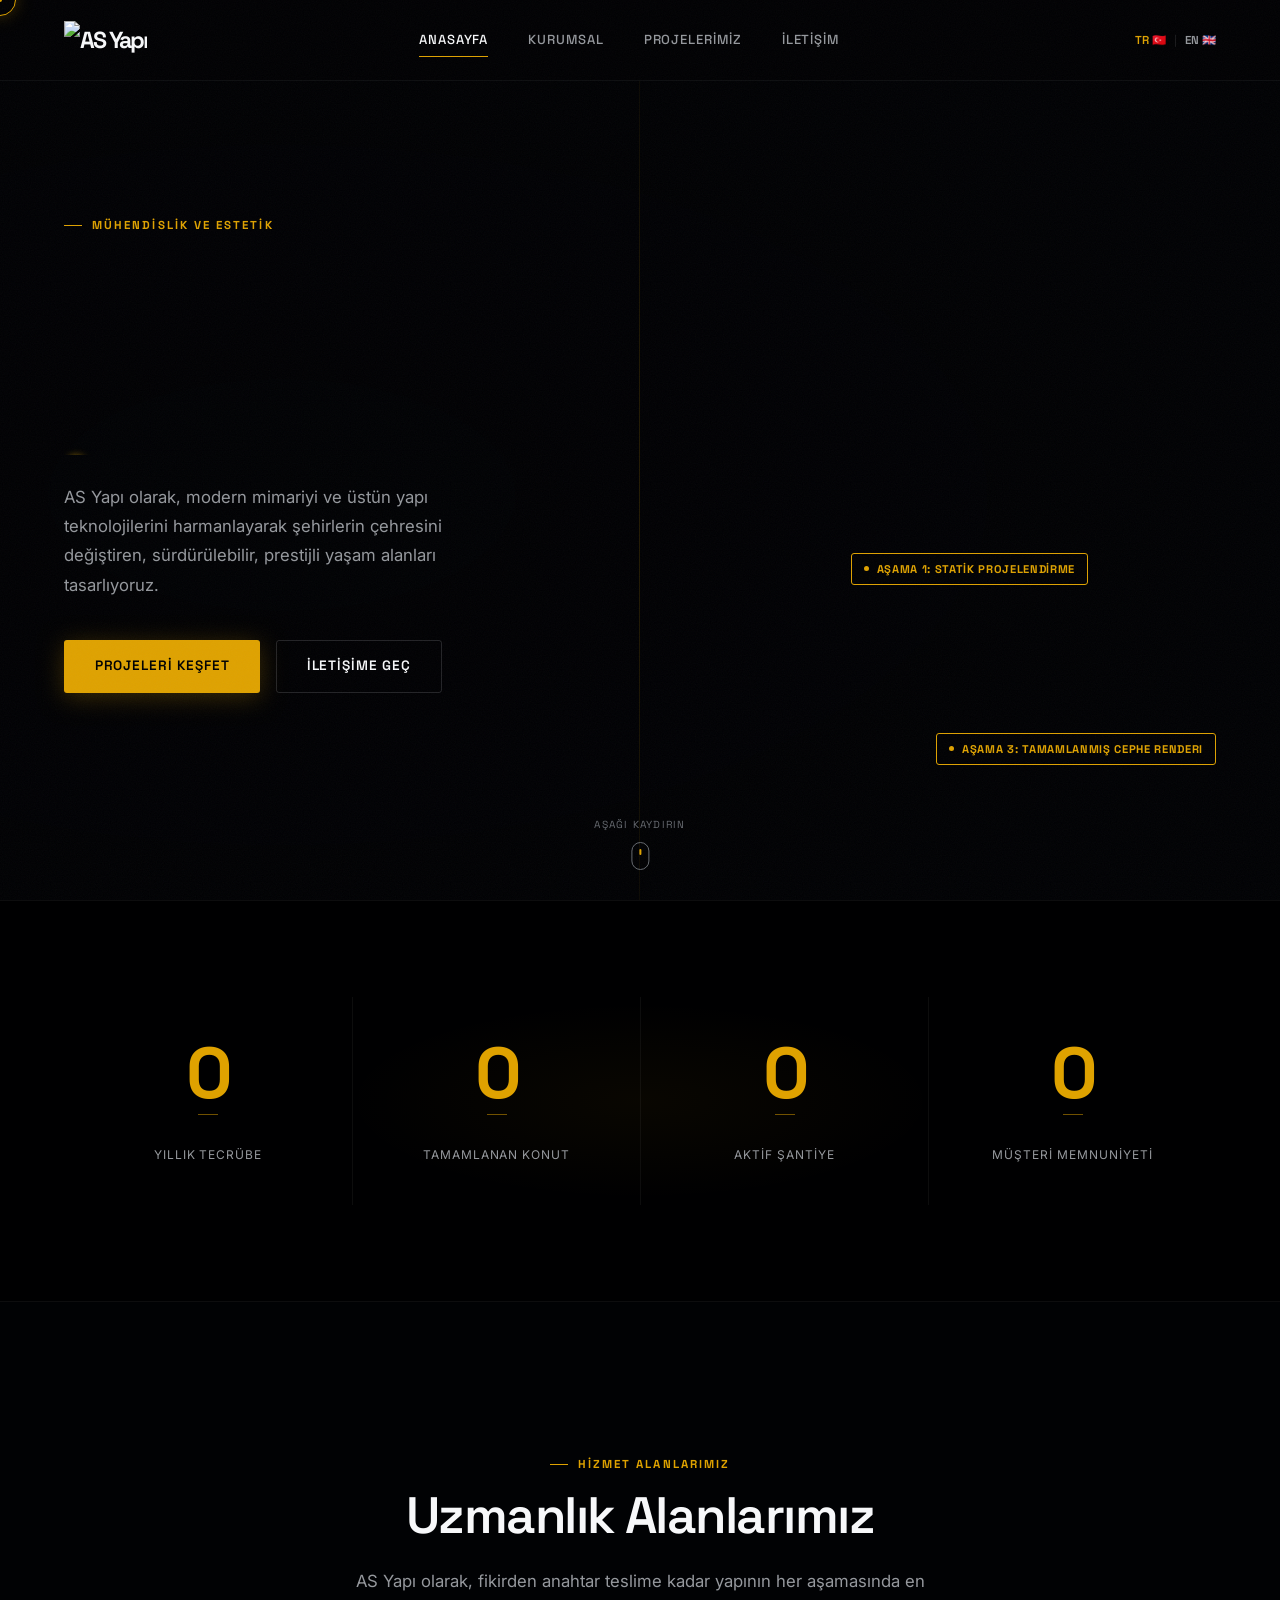
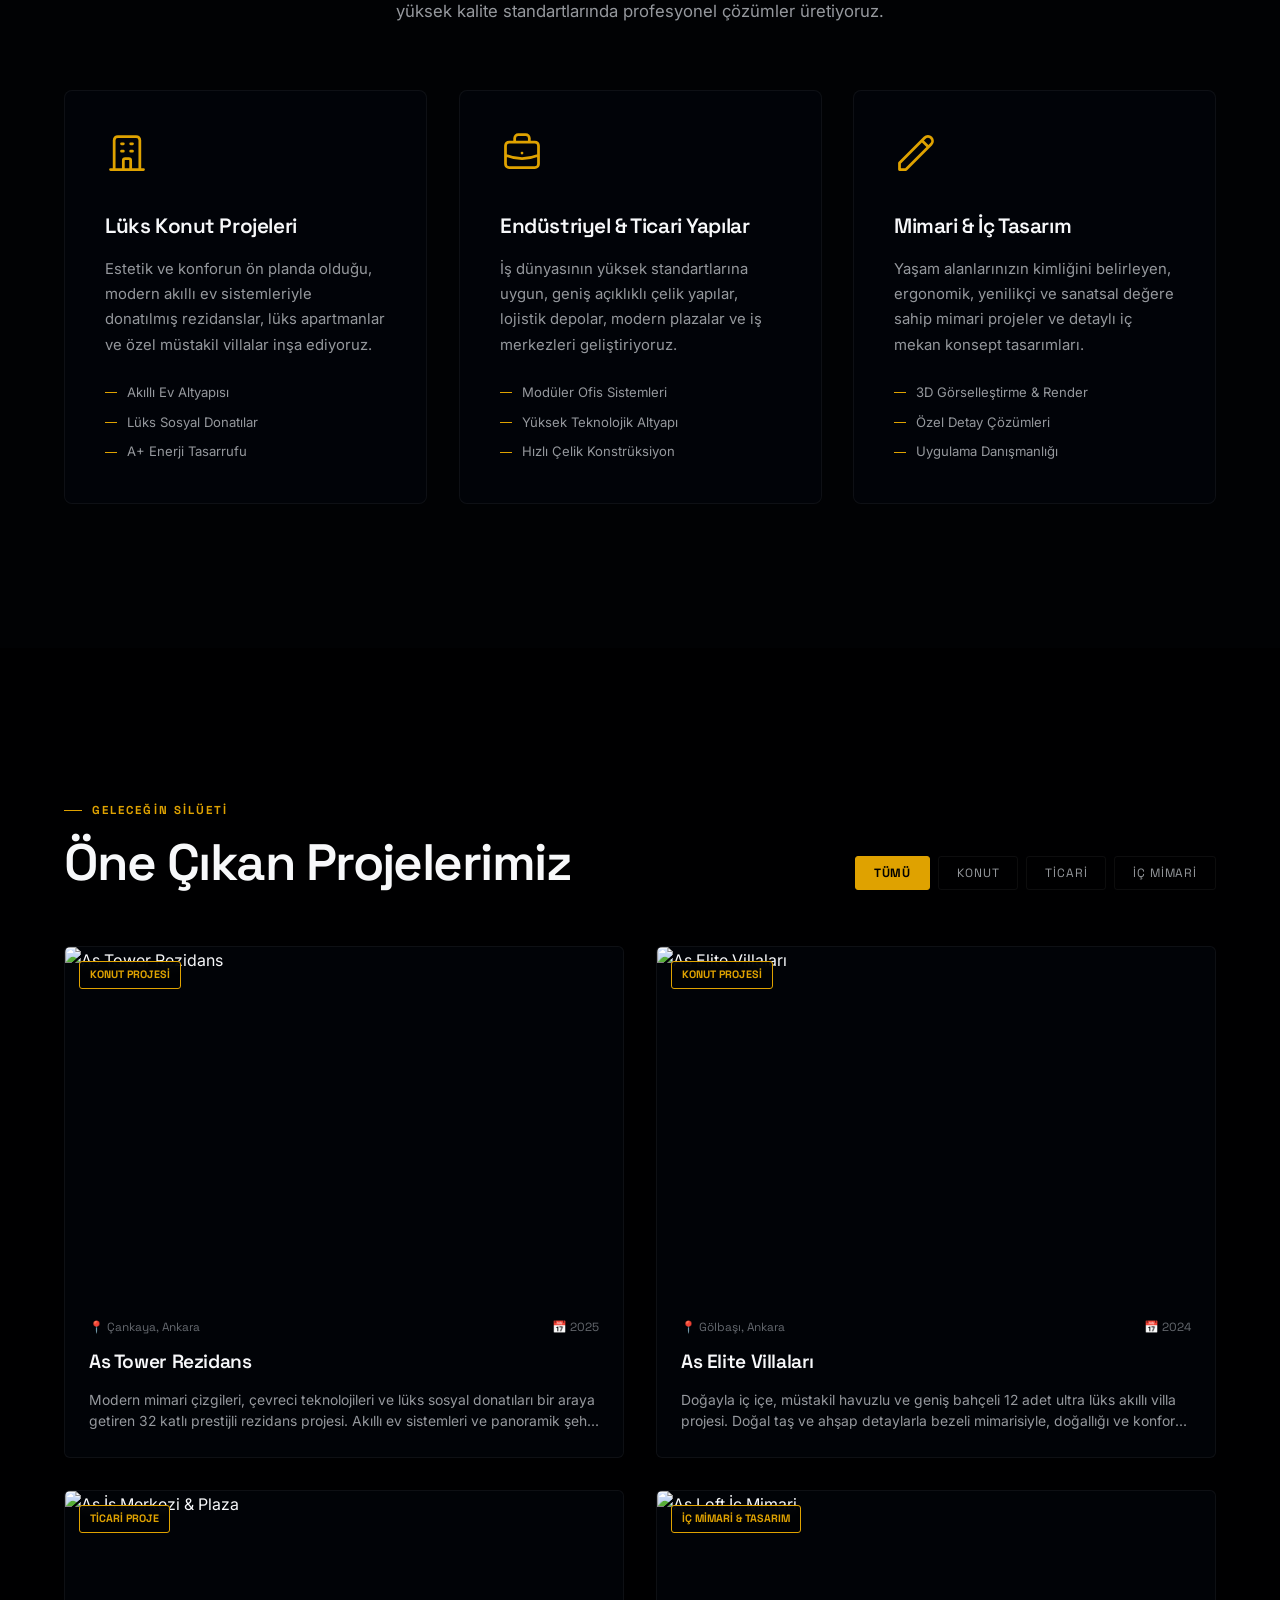
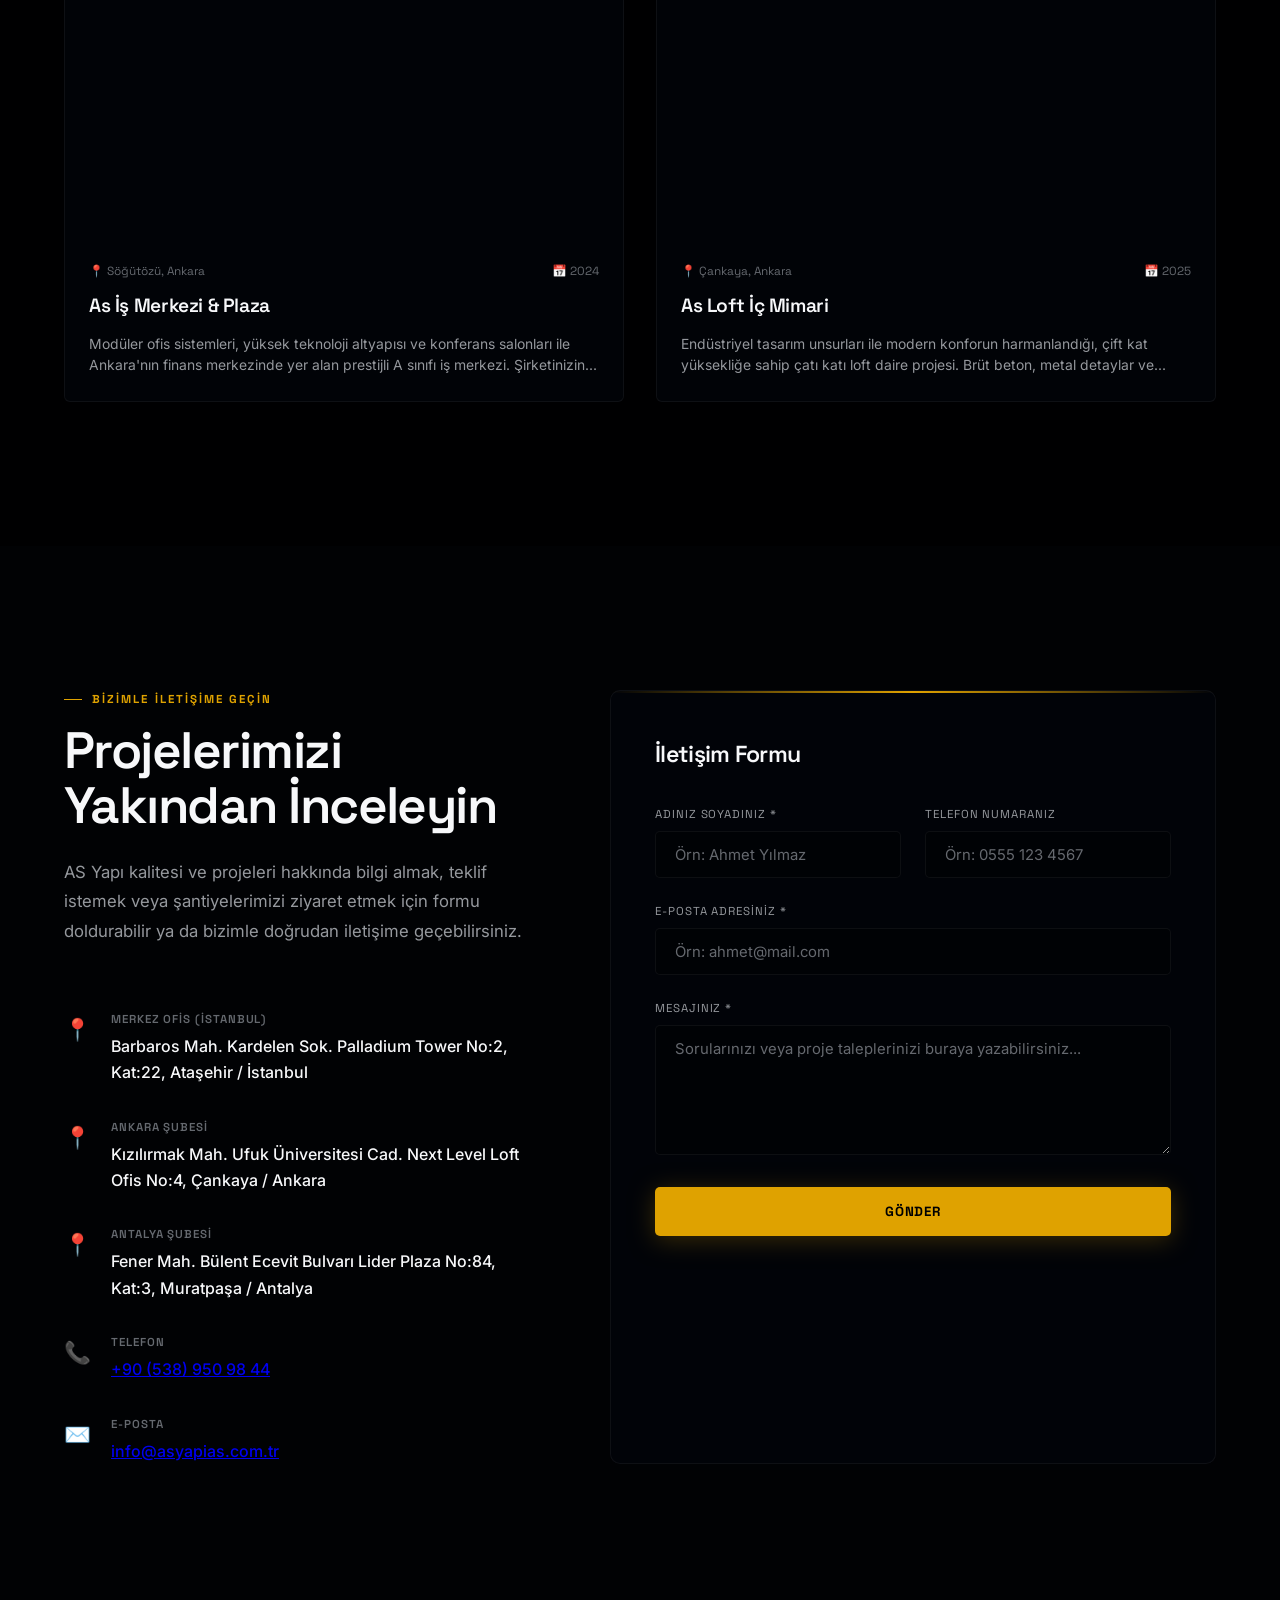
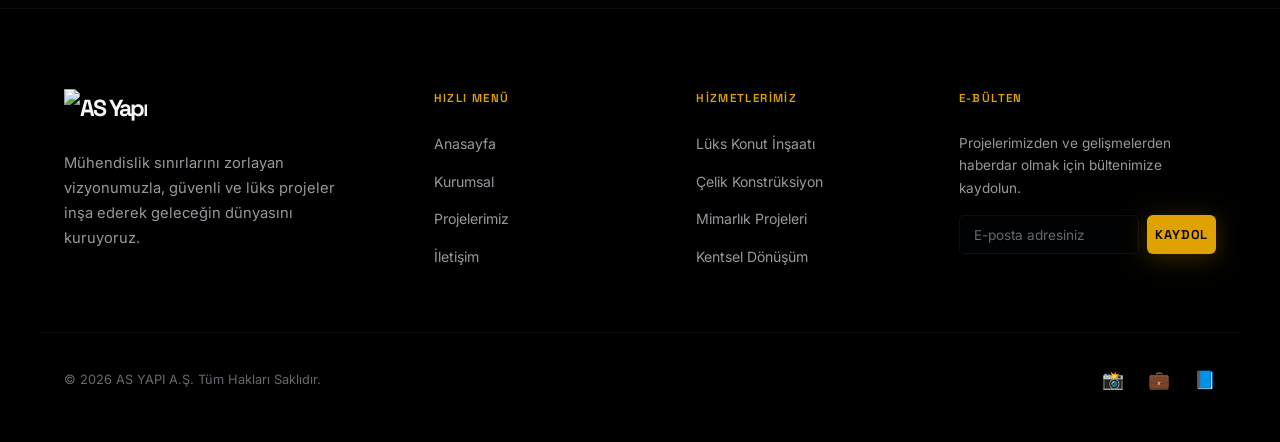
==== commit 07a6f1b3: "contact: add Istanbul, Ankara, and Antalya offices and update map" ====
--- a/index.html
+++ b/index.html
@@ -3,16 +3,16 @@
 <head>
   <meta charset="utf-8">
   <meta name="viewport" content="width=device-width, initial-scale=1.0">
-  <title>As İnşaat | Lüks Konut, Endüstriyel Yapı ve Mimari Tasarım</title>
+  <title>AS Yapı | Lüks Konut, Endüstriyel Yapı ve Mimari Tasarım</title>
   
   <!-- SEO Meta Tags -->
-  <meta name="description" content="As İnşaat; yenilikçi mimari tasarımlar, lüks konut projeleri, akıllı rezidanslar ve dayanıklı ticari yapılar inşa eder. Geleceğin yapılarını mühendislik hassasiyetiyle tasarlıyoruz.">
-  <meta name="keywords" content="inşaat firması, lüks konut projeleri, villa tasarımı, kentsel dönüşüm, mimarlık ofisi, akıllı binalar, ankara inşaat firmaları, as inşaat">
+  <meta name="description" content="AS Yapı; yenilikçi mimari tasarımlar, lüks konut projeleri, akıllı rezidanslar ve dayanıklı ticari yapılar inşa eder. Geleceğin yapılarını mühendislik hassasiyetiyle tasarlıyoruz.">
+  <meta name="keywords" content="inşaat firması, lüks konut projeleri, villa tasarımı, kentsel dönüşüm, mimarlık ofisi, akıllı binalar, ankara inşaat firmaları, as yapı">
   <meta name="robots" content="index, follow">
-  <meta name="author" content="As İnşaat">
+  <meta name="author" content="AS Yapı">
   
   <!-- Favicon -->
-  <link rel="icon" type="image/svg+xml" href="data:image/svg+xml,<svg xmlns=%22http://www.w3.org/2000/svg%22 viewBox=%220 0 100 100%22><rect x=%2225%22 y=%2225%22 width=%2250%22 height=%2250%22 fill=%22none%22 stroke=%22%23d4af37%22 stroke-width=%228%22 rotate=%2245%22/></svg>">
+  <link rel="icon" type="image/x-icon" href="favicon.ico">
 
   <!-- Style Sheets -->
   <link rel="stylesheet" href="style.css">
@@ -30,16 +30,21 @@
   <header class="glass-header">
     <div class="container nav-container">
       <a href="index.html" class="logo">
-        <span class="logo-icon"></span>
-        AS<span>İNŞAAT</span>
+        <img src="logo.png" alt="AS Yapı" class="logo-img">
       </a>
-      
+
       <nav class="nav-menu">
         <a href="index.html" class="nav-item active">Anasayfa</a>
         <a href="about.html" class="nav-item">Kurumsal</a>
         <a href="projects.html" class="nav-item">Projelerimiz</a>
         <a href="contact.html" class="nav-item">İletişim</a>
       </nav>
+
+      <div class="lang-selector">
+        <a href="index.html" class="lang-btn active">TR 🇹🇷</a>
+        <span class="lang-divider">|</span>
+        <a href="index-en.html" class="lang-btn">EN 🇬🇧</a>
+      </div>
 
       <button class="hamburger" id="hamburger" aria-label="Menü">
         <span></span>
@@ -58,172 +63,56 @@
   </div>
 
   <main>
-    <!-- Hero Section with 3D Explode Animation -->
+    <!-- Hero Section with Full-Page Peeling Facade Animation -->
     <section class="hero-section">
-      <div class="container">
-        <div class="hero-layout">
-          <div class="hero-content">
-            <span class="section-badge">Mühendislik ve Estetik</span>
-            <h1 class="hero-title">
-              Geleceği <span>İnşa Ediyoruz.</span>
-            </h1>
-            <p class="hero-description">
-              As İnşaat olarak, modern mimariyi ve üstün yapı teknolojilerini harmanlayarak şehirlerin çehresini değiştiren, sürdürülebilir, prestijli yaşam alanları tasarlıyoruz.
-            </p>
-            <div class="hero-actions">
-              <a href="projects.html" class="btn btn-primary">Projeleri Keşfet</a>
-              <a href="contact.html" class="btn btn-secondary">Bizimle İletişime Geç</a>
-            </div>
+      <!-- Full-Page Background Stack -->
+      <div class="hero-bg-wrapper">
+        <!-- Layer 1: Blueprint (Base) -->
+        <div class="hero-bg-layer layer-blueprint-bg">
+          <div class="blueprint-overlay-grid"></div>
+        </div>
+        
+        <!-- Layer 2: Structure (Middle - Splits Top/Bottom) -->
+        <div class="hero-bg-layer layer-structure-bg">
+          <div class="structure-half structure-top"></div>
+          <div class="structure-half structure-bottom"></div>
+        </div>
+        
+        <!-- Layer 3: Completed Facade (Top - Splits Left/Right) -->
+        <div class="hero-bg-layer layer-facade-bg">
+          <div class="facade-half facade-left"></div>
+          <div class="facade-half facade-right"></div>
+        </div>
+        
+        <!-- Dark vignette overlay for readability -->
+        <div class="hero-vignette"></div>
+      </div>
+
+      <!-- Technical Annotations -->
+      <div class="tech-label label-facade-screen" style="z-index: 45;">AŞAMA 3: TAMAMLANMIŞ CEPHE RENDERI</div>
+      <div class="tech-label label-structure-screen" style="z-index: 45;">AŞAMA 2: ÇELİK & BETONARME KARKAS</div>
+      <div class="tech-label label-blueprint-screen" style="z-index: 45;">AŞAMA 1: STATİK PROJELENDİRME</div>
+
+      <!-- Main Content -->
+      <div class="container hero-content-overlay">
+        <div class="hero-content" style="max-width: 580px;">
+          <span class="section-badge">Mühendislik ve Estetik</span>
+          <h1 class="hero-title">
+            <span class="reveal-wrapper"><span class="reveal-inner">Geleceği</span></span>
+            <span class="reveal-wrapper"><span class="reveal-inner highlight">İnşa Ediyoruz.</span></span>
+          </h1>
+          <p class="hero-description">
+            AS Yapı olarak, modern mimariyi ve üstün yapı teknolojilerini harmanlayarak şehirlerin çehresini değiştiren, sürdürülebilir, prestijli yaşam alanları tasarlıyoruz.
+          </p>
+          <div class="hero-actions">
+            <a href="projects.html" class="btn btn-primary">Projeleri Keşfet</a>
+            <a href="contact.html" class="btn btn-secondary">İletişime Geç</a>
           </div>
-
-          <!-- 3D Deconstruction Building Viewport -->
-          <div class="hero-3d-viewport" id="hero3dViewport">
-            
-            <!-- Technical Labels floating -->
-            <div class="tech-label label-blueprint">PLANLAMA: MİMARİ BLUEPRINT</div>
-            <div class="tech-label label-structure">MÜHENDİSLİK: ÇELİK KARKAS</div>
-            <div class="tech-label label-facade">MİMARİ: PRESTİJLİ CEPHE</div>
-
-            <div class="hero-3d-container" id="hero3dContainer">
-              
-              <!-- Layer 1: Blueprint vector lines -->
-              <div class="building-layer layer-blueprint">
-                <svg viewBox="0 0 400 500" fill="none" xmlns="http://www.w3.org/2000/svg">
-                  <!-- Blueprint grid lines -->
-                  <path d="M20 20 H380 M20 70 H380 M20 120 H380 M20 170 H380 M20 220 H380 M20 270 H380 M20 320 H380 M20 370 H380 M20 420 H380" stroke="rgba(30, 144, 255, 0.15)" stroke-width="1"/>
-                  <path d="M50 20 V480 M100 20 V480 M150 20 V480 M200 20 V480 M250 20 V480 M300 20 V480 M350 20 V480" stroke="rgba(30, 144, 255, 0.15)" stroke-width="1"/>
-                  
-                  <!-- Building Outline lineart -->
-                  <rect x="80" y="80" width="240" height="380" stroke="#00bfff" stroke-dasharray="4 4" stroke-width="1.5"/>
-                  <line x1="80" y1="80" x2="200" y2="20" stroke="#00bfff" stroke-width="1.5" stroke-dasharray="4 4"/>
-                  <line x1="320" y1="80" x2="200" y2="20" stroke="#00bfff" stroke-width="1.5" stroke-dasharray="4 4"/>
-                  
-                  <!-- Inside grid blueprints -->
-                  <rect x="110" y="120" width="40" height="60" stroke="#00bfff" stroke-width="1"/>
-                  <rect x="180" y="120" width="40" height="60" stroke="#00bfff" stroke-width="1"/>
-                  <rect x="250" y="120" width="40" height="60" stroke="#00bfff" stroke-width="1"/>
-                  
-                  <rect x="110" y="210" width="40" height="60" stroke="#00bfff" stroke-width="1"/>
-                  <rect x="180" y="210" width="40" height="60" stroke="#00bfff" stroke-width="1"/>
-                  <rect x="250" y="210" width="40" height="60" stroke="#00bfff" stroke-width="1"/>
-                  
-                  <rect x="110" y="300" width="40" height="60" stroke="#00bfff" stroke-width="1"/>
-                  <rect x="180" y="300" width="40" height="60" stroke="#00bfff" stroke-width="1"/>
-                  <rect x="250" y="300" width="40" height="60" stroke="#00bfff" stroke-width="1"/>
-
-                  <rect x="110" y="390" width="180" height="70" stroke="#00bfff" stroke-width="1"/>
-
-                  <!-- Technical lines and measurements -->
-                  <path d="M60 80 H80 M60 460 H80" stroke="#00bfff" stroke-width="1"/>
-                  <line x1="65" y1="80" x2="65" y2="460" stroke="#00bfff" stroke-width="1"/>
-                  <text x="45" y="270" fill="#00bfff" font-size="10" font-family="monospace" transform="rotate(-90 45 270)">H: 38.00m</text>
-                  
-                  <path d="M80 475 V460 M320 475 V460" stroke="#00bfff" stroke-width="1"/>
-                  <line x1="80" y1="470" x2="320" y2="470" stroke="#00bfff" stroke-width="1"/>
-                  <text x="175" y="482" fill="#00bfff" font-size="10" font-family="monospace">W: 24.00m</text>
-                </svg>
-              </div>
-              
-              <!-- Layer 2: Steel structural columns -->
-              <div class="building-layer layer-structure">
-                <svg viewBox="0 0 400 500" fill="none" xmlns="http://www.w3.org/2000/svg">
-                  <!-- Main columns (Stanchions) -->
-                  <rect x="85" y="80" width="12" height="380" fill="#c5a028" opacity="0.8"/>
-                  <rect x="160" y="80" width="12" height="380" fill="#c5a028" opacity="0.8"/>
-                  <rect x="228" y="80" width="12" height="380" fill="#c5a028" opacity="0.8"/>
-                  <rect x="303" y="80" width="12" height="380" fill="#c5a028" opacity="0.8"/>
-                  
-                  <!-- Beams (Horizontal structural elements) -->
-                  <rect x="85" y="80" width="230" height="10" fill="#d4af37"/>
-                  <rect x="85" y="140" width="230" height="8" fill="#d4af37"/>
-                  <rect x="85" y="200" width="230" height="8" fill="#d4af37"/>
-                  <rect x="85" y="260" width="230" height="8" fill="#d4af37"/>
-                  <rect x="85" y="320" width="230" height="8" fill="#d4af37"/>
-                  <rect x="85" y="380" width="230" height="8" fill="#d4af37"/>
-                  <rect x="85" y="450" width="230" height="12" fill="#d4af37"/>
-                  
-                  <!-- Roof Truss structures -->
-                  <line x1="85" y1="80" x2="200" y2="25" stroke="#d4af37" stroke-width="4"/>
-                  <line x1="315" y1="80" x2="200" y2="25" stroke="#d4af37" stroke-width="4"/>
-                  <line x1="200" y1="25" x2="200" y2="80" stroke="#d4af37" stroke-width="3"/>
-                  <line x1="140" y1="52" x2="140" y2="80" stroke="#d4af37" stroke-width="2"/>
-                  <line x1="260" y1="52" x2="260" y2="80" stroke="#d4af37" stroke-width="2"/>
-                  
-                  <!-- Diagonal cross-bracing (Statik çaprazlar) -->
-                  <line x1="97" y1="148" x2="160" y2="200" stroke="#d4af37" stroke-width="1.5" opacity="0.6"/>
-                  <line x1="160" y1="148" x2="97" y2="200" stroke="#d4af37" stroke-width="1.5" opacity="0.6"/>
-                  
-                  <line x1="228" y1="268" x2="303" y2="320" stroke="#d4af37" stroke-width="1.5" opacity="0.6"/>
-                  <line x1="303" y1="268" x2="228" y2="320" stroke="#d4af37" stroke-width="1.5" opacity="0.6"/>
-
-                  <line x1="160" y1="388" x2="228" y2="450" stroke="#d4af37" stroke-width="1.5" opacity="0.6"/>
-                  <line x1="228" y1="388" x2="160" y2="450" stroke="#d4af37" stroke-width="1.5" opacity="0.6"/>
-                </svg>
-              </div>
-              
-              <!-- Layer 3: Completed facade -->
-              <div class="building-layer layer-facade">
-                <svg viewBox="0 0 400 500" fill="none" xmlns="http://www.w3.org/2000/svg">
-                  <!-- Definitions for gradients -->
-                  <defs>
-                    <linearGradient id="facadeGold" x1="0%" y1="0%" x2="100%" y2="100%">
-                      <stop offset="0%" stop-color="#f3e5ab" />
-                      <stop offset="50%" stop-color="#d4af37" />
-                      <stop offset="100%" stop-color="#aa7c11" />
-                    </linearGradient>
-                    <linearGradient id="glassGrad" x1="0%" y1="0%" x2="0%" y2="100%">
-                      <stop offset="0%" stop-color="#1e293b" stop-opacity="0.9" />
-                      <stop offset="100%" stop-color="#0f172a" stop-opacity="0.95" />
-                    </linearGradient>
-                    <linearGradient id="skyReflect" x1="0%" y1="0%" x2="100%" y2="0%">
-                      <stop offset="0%" stop-color="#38bdf8" stop-opacity="0.3" />
-                      <stop offset="30%" stop-color="#ffffff" stop-opacity="0.5" />
-                      <stop offset="100%" stop-color="#38bdf8" stop-opacity="0.0" />
-                    </linearGradient>
-                  </defs>
-
-                  <!-- Roof Slanted Canopy -->
-                  <path d="M80 80 L200 20 L320 80 Z" fill="url(#facadeGold)"/>
-                  <path d="M200 20 L205 20 L320 80 L315 80 Z" fill="#ffffff" opacity="0.2"/>
-                  
-                  <!-- Main Glass facade body -->
-                  <rect x="80" y="80" width="240" height="380" fill="url(#glassGrad)" stroke="url(#facadeGold)" stroke-width="3"/>
-                  
-                  <!-- Glass Panels divider lines -->
-                  <line x1="140" y1="80" x2="140" y2="460" stroke="rgba(255,255,255,0.06)" stroke-width="2"/>
-                  <line x1="200" y1="80" x2="200" y2="460" stroke="url(#facadeGold)" stroke-width="1.5" opacity="0.5"/>
-                  <line x1="260" y1="80" x2="260" y2="460" stroke="rgba(255,255,255,0.06)" stroke-width="2"/>
-                  
-                  <line x1="80" y1="140" x2="320" y2="140" stroke="rgba(255,255,255,0.06)" stroke-width="1.5"/>
-                  <line x1="80" y1="200" x2="320" y2="200" stroke="rgba(255,255,255,0.06)" stroke-width="1.5"/>
-                  <line x1="80" y1="260" x2="320" y2="260" stroke="url(#facadeGold)" stroke-width="2" opacity="0.5"/>
-                  <line x1="80" y1="320" x2="320" y2="320" stroke="rgba(255,255,255,0.06)" stroke-width="1.5"/>
-                  <line x1="80" y1="380" x2="320" y2="380" stroke="rgba(255,255,255,0.06)" stroke-width="1.5"/>
-
-                  <!-- Diagonal reflection line on glass -->
-                  <path d="M80 180 L280 80 L320 80 L80 200 Z" fill="url(#skyReflect)"/>
-                  <path d="M80 340 L320 220 L320 250 L80 370 Z" fill="url(#skyReflect)"/>
-
-                  <!-- Gold Vertical Columns (Left/Right edges) -->
-                  <rect x="75" y="80" width="8" height="380" fill="url(#facadeGold)"/>
-                  <rect x="317" y="80" width="8" height="380" fill="url(#facadeGold)"/>
-
-                  <!-- Entrance Portal -->
-                  <rect x="140" y="380" width="120" height="80" fill="#030712" stroke="url(#facadeGold)" stroke-width="2"/>
-                  <line x1="200" y1="380" x2="200" y2="460" stroke="url(#facadeGold)" stroke-width="1"/>
-                  <circle cx="195" cy="420" r="2" fill="url(#facadeGold)"/>
-                  <circle cx="205" cy="420" r="2" fill="url(#facadeGold)"/>
-                  <rect x="150" y="390" width="100" height="10" fill="url(#facadeGold)" opacity="0.8"/>
-                </svg>
-              </div>
-
-            </div>
-          </div>
         </div>
       </div>
 
       <!-- Mouse Scroll indicator -->
-      <div class="scroll-indicator">
+      <div class="scroll-indicator" style="z-index: 45;">
         <span>AŞAĞI KAYDIRIN</span>
         <div class="scroll-mouse"></div>
       </div>
@@ -257,7 +146,7 @@
         <div style="text-align: center;">
           <span class="section-badge">Hizmet Alanlarımız</span>
           <h2 class="section-title">Uzmanlık Alanlarımız</h2>
-          <p class="section-desc" style="margin: 0 auto 4rem auto;">As İnşaat olarak, fikirden anahtar teslime kadar yapının her aşamasında en yüksek kalite standartlarında profesyonel çözümler üretiyoruz.</p>
+          <p class="section-desc" style="margin: 0 auto 4rem auto;">AS Yapı olarak, fikirden anahtar teslime kadar yapının her aşamasında en yüksek kalite standartlarında profesyonel çözümler üretiyoruz.</p>
         </div>
 
         <div class="grid grid-3">
@@ -343,28 +232,42 @@
         <div class="contact-info-block">
           <span class="section-badge">Bizimle İletişime Geçin</span>
           <h2 class="section-title">Projelerimizi Yakından İnceleyin</h2>
-          <p class="section-desc" style="margin-bottom: 1.5rem;">As İnşaat kalitesi ve projeleri hakkında bilgi almak, teklif istemek veya şantiyelerimizi ziyaret etmek için formu doldurabilir ya da bizimle doğrudan iletişime geçebilirsiniz.</p>
+          <p class="section-desc" style="margin-bottom: 1.5rem;">AS Yapı kalitesi ve projeleri hakkında bilgi almak, teklif istemek veya şantiyelerimizi ziyaret etmek için formu doldurabilir ya da bizimle doğrudan iletişime geçebilirsiniz.</p>
           
           <ul class="contact-details-list">
             <li class="contact-detail-item">
               <span class="contact-icon">📍</span>
               <div class="contact-text">
-                <h4>Merkez Ofis</h4>
-                <p>Kızılırmak Mah. Ufuk Üniversitesi Cad. No:8 Plaza, Çankaya/Ankara</p>
+                <h4>Merkez Ofis (İstanbul)</h4>
+                <p>Barbaros Mah. Kardelen Sok. Palladium Tower No:2, Kat:22, Ataşehir / İstanbul</p>
+              </div>
+            </li>
+            <li class="contact-detail-item">
+              <span class="contact-icon">📍</span>
+              <div class="contact-text">
+                <h4>Ankara Şubesi</h4>
+                <p>Kızılırmak Mah. Ufuk Üniversitesi Cad. Next Level Loft Ofis No:4, Çankaya / Ankara</p>
+              </div>
+            </li>
+            <li class="contact-detail-item">
+              <span class="contact-icon">📍</span>
+              <div class="contact-text">
+                <h4>Antalya Şubesi</h4>
+                <p>Fener Mah. Bülent Ecevit Bulvarı Lider Plaza No:84, Kat:3, Muratpaşa / Antalya</p>
               </div>
             </li>
             <li class="contact-detail-item">
               <span class="contact-icon">📞</span>
               <div class="contact-text">
                 <h4>Telefon</h4>
-                <p>+90 (312) 444 27 27</p>
+                <p><a href="tel:+905389509844">+90 (538) 950 98 44</a></p>
               </div>
             </li>
             <li class="contact-detail-item">
               <span class="contact-icon">✉️</span>
               <div class="contact-text">
                 <h4>E-Posta</h4>
-                <p>info@asinsaat.com.tr</p>
+                <p><a href="mailto:info@asyapias.com.tr">info@asyapias.com.tr</a></p>
               </div>
             </li>
           </ul>
@@ -405,8 +308,7 @@
     <div class="container footer-grid">
       <div class="footer-brand">
         <a href="index.html" class="logo">
-          <span class="logo-icon"></span>
-          AS<span>İNŞAAT</span>
+          <img src="logo.png" alt="AS Yapı" class="logo-img">
         </a>
         <p>Mühendislik sınırlarını zorlayan vizyonumuzla, güvenli ve lüks projeler inşa ederek geleceğin dünyasını kuruyoruz.</p>
       </div>
@@ -442,7 +344,7 @@
     </div>
 
     <div class="container footer-bottom">
-      <div class="copyright">&copy; 2026 AS İNŞAAT. Tüm Hakları Saklıdır.</div>
+      <div class="copyright">&copy; 2026 AS YAPI A.Ş. Tüm Hakları Saklıdır.</div>
       <div class="footer-socials">
         <a href="#" class="social-icon" aria-label="Instagram">📸</a>
         <a href="#" class="social-icon" aria-label="LinkedIn">💼</a>
@@ -454,6 +356,8 @@
   <!-- GSAP Core and ScrollTrigger from CDN -->
   <script src="https://cdnjs.cloudflare.com/ajax/libs/gsap/3.12.5/gsap.min.js"></script>
   <script src="https://cdnjs.cloudflare.com/ajax/libs/gsap/3.12.5/ScrollTrigger.min.js"></script>
+  <!-- Lenis Smooth Scroll from CDN -->
+  <script src="https://cdn.jsdelivr.net/npm/@studio-freight/lenis@1.0.34/dist/lenis.min.js"></script>
   
   <!-- Project Database -->
   <script src="projects.js"></script>
--- a/style.css
+++ b/style.css
@@ -1,68 +1,105 @@
-/* As İnşaat - Premium Kurumsal Mimarlık & İnşaat Tasarım Sistemi */
+/* AS Yapı — Premium Tasarım Sistemi v2 */
 
 @import url('https://fonts.googleapis.com/css2?family=Inter:wght@300;400;500;600;700&family=Space+Grotesk:wght@300;400;500;600;700&display=swap');
 
 :root {
-  --bg-dark: #0b0f19;
-  --bg-darker: #05070c;
-  --bg-card: rgba(17, 24, 39, 0.65);
-  --bg-card-hover: rgba(31, 41, 55, 0.8);
-  
-  --primary: #d4af37; /* Metalik Altın / Pirinç */
-  --primary-glow: rgba(212, 175, 55, 0.25);
-  --primary-dim: #b5922a;
-  
-  --text-main: #f9fafb;
-  --text-muted: #9ca3af;
-  --text-dim: #6b7280;
-  
-  --border: rgba(255, 255, 255, 0.05);
-  --border-hover: rgba(212, 175, 55, 0.3);
-  
+  --gold:        oklch(75% 0.155 81);
+  --gold-dim:    oklch(64% 0.135 81);
+  --gold-glow:   oklch(75% 0.155 81 / 0.25);
+  --gold-border: oklch(75% 0.155 81 / 0.32);
+
+  --surface-0: oklch(4%  0.010 258);
+  --surface-1: oklch(8%  0.015 258);
+  --surface-2: oklch(10% 0.015 258);
+  --surface-3: oklch(14% 0.015 258);
+  --surface-card:       oklch(12% 0.015 258 / 0.65);
+  --surface-card-hover: oklch(18% 0.015 258 / 0.80);
+
+  --text-0: oklch(98% 0.003 264);
+  --text-1: oklch(68% 0.008 258);
+  --text-2: oklch(52% 0.010 258);
+
+  --border:       oklch(98% 0.003 264 / 0.05);
+  --border-hover: oklch(75% 0.155 81 / 0.32);
+
+  --success: oklch(72% 0.165 162);
+  --error:   oklch(60% 0.220 27);
+
+  /* legacy compat */
+  --bg-dark:       var(--surface-1);
+  --bg-darker:     var(--surface-0);
+  --bg-card:       var(--surface-card);
+  --bg-card-hover: var(--surface-card-hover);
+  --primary:       var(--gold);
+  --primary-glow:  var(--gold-glow);
+  --primary-dim:   var(--gold-dim);
+  --text-main:     var(--text-0);
+  --text-muted:    var(--text-1);
+  --text-dim:      var(--text-2);
+
   --font-heading: 'Space Grotesk', sans-serif;
-  --font-body: 'Inter', sans-serif;
-  
-  --ease-custom: cubic-bezier(0.16, 1, 0.3, 1);
-}
-
-/* Reset & Base Styles */
-*, *::before, *::after {
-  box-sizing: border-box;
-  margin: 0;
-  padding: 0;
-}
+  --font-body:    'Inter', sans-serif;
+  --ease-custom:  cubic-bezier(0.16, 1, 0.3, 1);
+}
+
+/* ── Reset ─────────────────────────────────────────────────── */
+*, *::before, *::after { box-sizing: border-box; margin: 0; padding: 0; }
 
 html {
   scroll-behavior: smooth;
-  background-color: var(--bg-dark);
+  background: var(--surface-1);
   font-size: 16px;
 }
-
 body {
-  background-color: var(--bg-dark);
-  color: var(--text-main);
+  background: var(--surface-1);
+  color: var(--text-0);
   font-family: var(--font-body);
   overflow-x: hidden;
   line-height: 1.65;
   -webkit-font-smoothing: antialiased;
 }
 
-/* Scrollbar */
-::-webkit-scrollbar {
-  width: 6px;
-}
-::-webkit-scrollbar-track {
-  background: var(--bg-darker);
-}
-::-webkit-scrollbar-thumb {
-  background: rgba(255, 255, 255, 0.08);
-  border-radius: 3px;
-}
-::-webkit-scrollbar-thumb:hover {
-  background: var(--primary);
-}
-
-/* Layout Utilities */
+/* Grain overlay */
+body::before {
+  content: '';
+  position: fixed;
+  inset: 0;
+  opacity: 0.038;
+  pointer-events: none;
+  z-index: 99997;
+  background-image: url("data:image/svg+xml,%3Csvg viewBox='0 0 200 200' xmlns='http://www.w3.org/2000/svg'%3E%3Cfilter id='n'%3E%3CfeTurbulence type='fractalNoise' baseFrequency='0.85' numOctaves='4' stitchTiles='stitch'/%3E%3C/filter%3E%3Crect width='100%25' height='100%25' filter='url(%23n)'/%3E%3C/svg%3E");
+  background-size: 200px 200px;
+  animation: grain 10s steps(10) infinite;
+}
+@keyframes grain {
+  0%   { background-position: 0 0; }
+  10%  { background-position: -5% -10%; }
+  20%  { background-position: -15% 5%; }
+  30%  { background-position: 7% -25%; }
+  40%  { background-position: -5% 25%; }
+  50%  { background-position: -15% 10%; }
+  60%  { background-position: 15% 0; }
+  70%  { background-position: 0 15%; }
+  80%  { background-position: 3% 35%; }
+  90%  { background-position: -10% 10%; }
+  100% { background-position: 0 0; }
+}
+
+@media (prefers-reduced-motion: reduce) {
+  *, *::before, *::after {
+    animation-duration: 0.01ms !important;
+    animation-iteration-count: 1 !important;
+    transition-duration: 0.01ms !important;
+  }
+}
+
+/* ── Scrollbar ─────────────────────────────────────────────── */
+::-webkit-scrollbar { width: 5px; }
+::-webkit-scrollbar-track { background: var(--surface-0); }
+::-webkit-scrollbar-thumb { background: oklch(98% 0.003 264 / 0.08); border-radius: 3px; }
+::-webkit-scrollbar-thumb:hover { background: var(--gold); }
+
+/* ── Layout ────────────────────────────────────────────────── */
 .container {
   max-width: 1200px;
   margin: 0 auto;
@@ -71,48 +108,40 @@
   z-index: 10;
 }
 
-/* Custom Cursor */
+/* ── Custom Cursor ─────────────────────────────────────────── */
 .custom-cursor {
   position: fixed;
-  width: 32px;
-  height: 32px;
-  border: 1px solid var(--primary);
+  width: 32px; height: 32px;
+  border: 1px solid var(--gold);
   border-radius: 50%;
   pointer-events: none;
   transform: translate(-50%, -50%);
   z-index: 99999;
   transition: width 0.3s var(--ease-custom), height 0.3s var(--ease-custom), background-color 0.3s;
-  box-shadow: 0 0 15px var(--primary-glow);
+  box-shadow: 0 0 15px var(--gold-glow);
 }
 .custom-cursor-dot {
   position: fixed;
-  width: 4px;
-  height: 4px;
-  background-color: var(--primary);
+  width: 4px; height: 4px;
+  background: var(--gold);
   border-radius: 50%;
   pointer-events: none;
   transform: translate(-50%, -50%);
   z-index: 100000;
 }
 .custom-cursor.grow {
-  width: 50px;
-  height: 50px;
-  background-color: rgba(212, 175, 55, 0.05);
-  border-color: var(--primary);
+  width: 50px; height: 50px;
+  background: oklch(75% 0.155 81 / 0.05);
 }
 @media (hover: none) {
   .custom-cursor, .custom-cursor-dot { display: none !important; }
 }
 
-/* Grid System */
-.grid {
-  display: grid;
-  gap: 2rem;
-}
+/* ── Grid ──────────────────────────────────────────────────── */
+.grid { display: grid; gap: 2rem; }
 .grid-2 { grid-template-columns: 1fr; }
 .grid-3 { grid-template-columns: 1fr; }
 .grid-4 { grid-template-columns: 1fr; }
-
 @media (min-width: 768px) {
   .grid-2 { grid-template-columns: repeat(2, 1fr); }
   .grid-3 { grid-template-columns: repeat(2, 1fr); }
@@ -123,148 +152,155 @@
   .grid-4 { grid-template-columns: repeat(4, 1fr); }
 }
 
-/* Typography & Headings */
+/* ── Typography ────────────────────────────────────────────── */
 h1, h2, h3, h4, h5, h6 {
   font-family: var(--font-heading);
   font-weight: 600;
   letter-spacing: -0.02em;
-  color: var(--text-main);
+  color: var(--text-0);
 }
 
 .section-badge {
   font-family: var(--font-heading);
-  font-size: 0.8rem;
+  font-size: 0.72rem;
   text-transform: uppercase;
-  color: var(--primary);
-  letter-spacing: 0.15em;
+  color: var(--gold);
+  letter-spacing: 0.18em;
   font-weight: 700;
-  display: inline-block;
-  margin-bottom: 0.75rem;
+  display: inline-flex;
+  align-items: center;
+  gap: 10px;
+  margin-bottom: 0.9rem;
+}
+.section-badge::before {
+  content: '';
+  width: 18px; height: 1px;
+  background: var(--gold);
+  flex-shrink: 0;
 }
 
 .section-title {
-  font-size: 2.25rem;
-  line-height: 1.2;
+  font-size: 2.5rem;
+  line-height: 1.08;
   margin-bottom: 1.5rem;
-}
-@media (min-width: 768px) {
-  .section-title { font-size: 2.75rem; }
-}
+  letter-spacing: -0.03em;
+}
+@media (min-width: 768px) { .section-title { font-size: 3.2rem; } }
 
 .section-desc {
-  color: var(--text-muted);
+  color: var(--text-1);
   max-width: 600px;
   margin-bottom: 3rem;
   font-size: 1.05rem;
-}
-
-/* Buttons */
+  line-height: 1.75;
+}
+
+/* ── Buttons ───────────────────────────────────────────────── */
 .btn {
   display: inline-flex;
   align-items: center;
   justify-content: center;
-  padding: 0.85rem 1.75rem;
+  padding: 0.9rem 1.85rem;
   font-family: var(--font-heading);
-  font-size: 0.9rem;
+  font-size: 0.85rem;
   font-weight: 600;
   text-transform: uppercase;
-  letter-spacing: 0.05em;
-  border-radius: 4px;
+  letter-spacing: 0.07em;
+  border-radius: 3px;
   cursor: pointer;
   text-decoration: none;
-  transition: all 0.3s var(--ease-custom);
   border: 1px solid transparent;
   gap: 0.75rem;
+  position: relative;
+  overflow: hidden;
+  will-change: transform;
+  transition: box-shadow 0.35s var(--ease-custom), background 0.3s, border-color 0.3s;
 }
 .btn-primary {
-  background: var(--primary);
-  color: var(--bg-darker);
-  box-shadow: 0 4px 20px var(--primary-glow);
+  background: var(--gold);
+  color: var(--surface-0);
+  box-shadow: 0 4px 24px var(--gold-glow);
 }
 .btn-primary:hover {
-  background: var(--text-main);
-  box-shadow: 0 8px 30px rgba(255, 255, 255, 0.1);
-  transform: translateY(-2px);
+  box-shadow: 0 8px 36px oklch(75% 0.155 81 / 0.42);
 }
 .btn-secondary {
   background: transparent;
-  color: var(--text-main);
-  border-color: rgba(255, 255, 255, 0.15);
+  color: var(--text-0);
+  border-color: oklch(98% 0.003 264 / 0.14);
 }
 .btn-secondary:hover {
-  background: rgba(255, 255, 255, 0.05);
-  border-color: var(--primary);
-  transform: translateY(-2px);
-}
-
-/* Glass Header & Navbar */
+  border-color: var(--gold);
+  box-shadow: 0 0 20px var(--gold-glow);
+}
+
+/* ── Header ────────────────────────────────────────────────── */
 header.glass-header {
   position: fixed;
-  top: 0;
-  left: 0;
+  top: 0; left: 0;
   width: 100%;
   z-index: 1000;
-  background: rgba(11, 15, 25, 0.75);
-  backdrop-filter: blur(16px);
-  -webkit-backdrop-filter: blur(16px);
+  background: oklch(8% 0.015 258 / 0.78);
+  backdrop-filter: blur(20px);
+  -webkit-backdrop-filter: blur(20px);
   border-bottom: 1px solid var(--border);
-  transition: background 0.3s, padding 0.3s;
+  transition: background 0.4s, border-color 0.4s;
+}
+header.glass-header.compact {
+  background: oklch(8% 0.015 258 / 0.97);
+  border-bottom-color: oklch(75% 0.155 81 / 0.12);
 }
 header.glass-header .nav-container {
   display: flex;
   justify-content: space-between;
   align-items: center;
   height: 80px;
-}
+  transition: height 0.4s var(--ease-custom);
+}
+header.glass-header.compact .nav-container { height: 62px; }
+
 .logo {
   font-family: var(--font-heading);
   font-size: 1.45rem;
   font-weight: 700;
-  color: var(--text-main);
+  color: var(--text-0);
   text-decoration: none;
-  letter-spacing: -1px;
+  letter-spacing: -2px;
   display: flex;
   align-items: center;
-  gap: 8px;
+  gap: 10px;
 }
 .logo-icon {
-  width: 24px;
-  height: 24px;
-  border: 2px solid var(--primary);
+  width: 24px; height: 24px;
+  border: 2px solid var(--gold);
   transform: rotate(45deg);
   position: relative;
   display: inline-block;
-}
+  flex-shrink: 0;
+  transition: transform 0.5s var(--ease-custom);
+}
+.logo:hover .logo-icon { transform: rotate(225deg); }
 .logo-icon::after {
   content: '';
   position: absolute;
-  top: 50%;
-  left: 50%;
-  width: 6px;
-  height: 6px;
-  background-color: var(--primary);
+  top: 50%; left: 50%;
+  width: 6px; height: 6px;
+  background: var(--gold);
   transform: translate(-50%, -50%);
 }
-.logo span {
-  color: var(--primary);
-}
-
-.nav-menu {
-  display: none;
-  gap: 2.25rem;
-  align-items: center;
-}
-@media (min-width: 768px) {
-  .nav-menu { display: flex; }
-}
+.logo span { color: var(--gold); }
+
+.nav-menu { display: none; gap: 2.5rem; align-items: center; }
+@media (min-width: 768px) { .nav-menu { display: flex; } }
+
 .nav-item {
-  color: var(--text-muted);
+  color: var(--text-1);
   text-decoration: none;
   font-weight: 500;
-  font-size: 0.9rem;
+  font-size: 0.82rem;
   font-family: var(--font-heading);
   text-transform: uppercase;
-  letter-spacing: 0.05em;
+  letter-spacing: 0.07em;
   transition: color 0.3s;
   position: relative;
   padding: 6px 0;
@@ -272,1038 +308,665 @@
 .nav-item::after {
   content: '';
   position: absolute;
-  bottom: 0;
-  left: 0;
-  width: 0;
-  height: 1px;
-  background-color: var(--primary);
-  transition: width 0.3s;
-}
-.nav-item:hover {
-  color: var(--text-main);
-}
-.nav-item:hover::after, .nav-item.active::after {
-  width: 100%;
-}
-.nav-item.active {
-  color: var(--text-main);
-}
-
-/* Mobile Menu Hamburger */
+  bottom: 0; left: 0;
+  width: 0; height: 1px;
+  background: var(--gold);
+  transition: width 0.35s var(--ease-custom);
+}
+.nav-item:hover { color: var(--text-0); }
+.nav-item:hover::after, .nav-item.active::after { width: 100%; }
+.nav-item.active { color: var(--text-0); }
+
+/* ── Hamburger ─────────────────────────────────────────────── */
 .hamburger {
-  display: flex;
-  flex-direction: column;
-  gap: 6px;
-  background: transparent;
-  border: none;
-  cursor: pointer;
-  padding: 5px;
-  z-index: 1001;
-}
-@media (min-width: 768px) {
-  .hamburger { display: none; }
-}
+  display: flex; flex-direction: column; gap: 6px;
+  background: transparent; border: none;
+  cursor: pointer; padding: 5px; z-index: 1001;
+}
+@media (min-width: 768px) { .hamburger { display: none; } }
 .hamburger span {
-  display: block;
-  width: 24px;
-  height: 2px;
-  background-color: var(--text-main);
-  transition: transform 0.3s, opacity 0.3s;
-}
-.hamburger.active span:nth-child(1) {
-  transform: translateY(8px) rotate(45deg);
-}
-.hamburger.active span:nth-child(2) {
-  opacity: 0;
-}
-.hamburger.active span:nth-child(3) {
-  transform: translateY(-8px) rotate(-45deg);
-}
-
-/* Mobile Dropdown Nav */
+  display: block; width: 24px; height: 2px;
+  background: var(--text-0);
+  transition: transform 0.3s var(--ease-custom), opacity 0.3s;
+}
+.hamburger.active span:nth-child(1) { transform: translateY(8px) rotate(45deg); }
+.hamburger.active span:nth-child(2) { opacity: 0; transform: scaleX(0); }
+.hamburger.active span:nth-child(3) { transform: translateY(-8px) rotate(-45deg); }
+
+/* ── Mobile Nav ────────────────────────────────────────────── */
 .mobile-nav {
   position: fixed;
-  top: 0;
-  right: -100%;
-  width: 300px;
-  height: 100vh;
-  background: #0e1422;
+  top: 0; right: -100%;
+  width: 300px; height: 100vh;
+  background: var(--surface-2);
   border-left: 1px solid var(--border);
-  padding: 100px 30px 30px 30px;
-  display: flex;
-  flex-direction: column;
-  gap: 2rem;
+  padding: 100px 30px 30px;
+  display: flex; flex-direction: column; gap: 2rem;
   z-index: 999;
-  transition: right 0.4s var(--ease-custom);
-  box-shadow: -10px 0 30px rgba(0,0,0,0.5);
-}
-.mobile-nav.active {
-  right: 0;
-}
-.mobile-nav .nav-item {
-  font-size: 1.1rem;
-}
-
-/* Grid Background Layout */
+  transition: right 0.45s var(--ease-custom);
+  box-shadow: -10px 0 40px oklch(0% 0 0 / 0.5);
+}
+.mobile-nav.active { right: 0; }
+.mobile-nav .nav-item { font-size: 1.1rem; }
+
+/* ── Background Grid ───────────────────────────────────────── */
 .bg-grid-lines {
-  position: fixed;
-  top: 0;
-  left: 0;
-  width: 100vw;
-  height: 100vh;
-  background-image: 
-    linear-gradient(rgba(255, 255, 255, 0.005) 1px, transparent 1px),
-    linear-gradient(90deg, rgba(255, 255, 255, 0.005) 1px, transparent 1px);
+  position: fixed; top: 0; left: 0;
+  width: 100vw; height: 100vh;
+  background-image:
+    linear-gradient(oklch(98% 0.003 264 / 0.004) 1px, transparent 1px),
+    linear-gradient(90deg, oklch(98% 0.003 264 / 0.004) 1px, transparent 1px);
   background-size: 80px 80px;
-  pointer-events: none;
-  z-index: 1;
-}
-
-/* Hero Section with 3D Explode Building Animation */
+  pointer-events: none; z-index: 1;
+}
+
+/* ── Hero Section ──────────────────────────────────────────── */
 .hero-section {
   position: relative;
-  min-height: 100vh;
-  padding-top: 100px;
-  display: flex;
-  align-items: center;
+  height: 100vh; width: 100%;
+  display: flex; align-items: center;
+  overflow: hidden; z-index: 2;
+}
+.hero-bg-wrapper {
+  position: absolute; inset: 0;
+  z-index: 1; perspective: 1500px;
+  transform-style: preserve-3d;
+}
+.hero-bg-layer {
+  position: absolute; inset: 0;
+  background-size: cover;
+  background-position: center;
+  transform-style: preserve-3d;
+}
+.layer-blueprint-bg {
+  z-index: 10;
+  background-image: url('https://images.unsplash.com/photo-1503387762-592dedb8267e?auto=format&fit=crop&w=2000&q=80');
+  filter: brightness(0.2) contrast(1.2);
+}
+.blueprint-overlay-grid {
+  position: absolute; inset: 0;
+  background-image:
+    linear-gradient(oklch(60% 0.2 220 / 0.04) 1px, transparent 1px),
+    linear-gradient(90deg, oklch(60% 0.2 220 / 0.04) 1px, transparent 1px);
+  background-size: 50px 50px;
+}
+.layer-structure-bg { z-index: 20; background: transparent !important; }
+.structure-half {
+  position: absolute; left: 0; width: 100%; height: 50%;
+  background-size: cover; background-repeat: no-repeat;
   overflow: hidden;
-  z-index: 2;
-}
-
-.hero-layout {
-  display: grid;
-  grid-template-columns: 1fr;
-  align-items: center;
-  gap: 3rem;
-  width: 100%;
-}
-@media (min-width: 1024px) {
-  .hero-layout {
-    grid-template-columns: 1.2fr 1fr;
-  }
-}
-
-.hero-content {
-  position: relative;
-  z-index: 10;
-}
+  filter: brightness(0.35) contrast(1.1);
+  transform-style: preserve-3d; backface-visibility: hidden;
+}
+.structure-top {
+  top: 0;
+  background-image: url('https://images.unsplash.com/photo-1504307651254-35680f356dfd?auto=format&fit=crop&w=2000&q=80');
+  background-position: center top; background-size: 100vw 100vh;
+  border-bottom: 1px dashed oklch(75% 0.155 81 / 0.22);
+  transform-origin: center top;
+}
+.structure-bottom {
+  bottom: 0;
+  background-image: url('https://images.unsplash.com/photo-1504307651254-35680f356dfd?auto=format&fit=crop&w=2000&q=80');
+  background-position: center bottom; background-size: 100vw 100vh;
+  transform-origin: center bottom;
+}
+.layer-facade-bg { z-index: 30; background: transparent !important; }
+.facade-half {
+  position: absolute; top: 0; width: 50%; height: 100%;
+  background-size: cover; background-repeat: no-repeat;
+  overflow: hidden; transform-style: preserve-3d; backface-visibility: hidden;
+}
+.facade-left {
+  left: 0;
+  background-image: url('https://images.unsplash.com/photo-1486406146926-c627a92ad1ab?auto=format&fit=crop&w=2000&q=80');
+  background-position: left center; background-size: 100vw 100vh;
+  border-right: 1px solid oklch(75% 0.155 81 / 0.35);
+  transform-origin: left center;
+}
+.facade-right {
+  right: 0;
+  background-image: url('https://images.unsplash.com/photo-1486406146926-c627a92ad1ab?auto=format&fit=crop&w=2000&q=80');
+  background-position: right center; background-size: 100vw 100vh;
+  transform-origin: right center;
+}
+.hero-vignette {
+  position: absolute; inset: 0;
+  background: radial-gradient(ellipse at 22% 55%, oklch(8% 0.015 258 / 0.38) 0%, oklch(8% 0.015 258 / 0.92) 72%);
+  z-index: 35; pointer-events: none;
+}
+.hero-content-overlay { position: relative; z-index: 40; width: 100%; }
+.hero-content { position: relative; z-index: 10; }
+
 .hero-title {
-  font-size: 3rem;
-  line-height: 1.1;
+  font-size: 3.5rem;
+  line-height: 1.04;
   font-weight: 700;
-  margin-bottom: 1.5rem;
-}
-@media (min-width: 768px) {
-  .hero-title { font-size: 4rem; }
-}
-.hero-title span {
-  color: var(--primary);
-  display: block;
-}
+  margin-bottom: 1.75rem;
+  letter-spacing: -0.04em;
+}
+@media (min-width: 768px)  { .hero-title { font-size: 5rem; } }
+@media (min-width: 1024px) { .hero-title { font-size: 5.75rem; } }
+.hero-title span { color: var(--gold); display: block; }
+
 .hero-description {
-  color: var(--text-muted);
-  font-size: 1.1rem;
+  color: var(--text-1);
+  font-size: 1.05rem;
   margin-bottom: 2.5rem;
-  max-width: 500px;
-}
-.hero-actions {
-  display: flex;
-  gap: 1rem;
-  flex-wrap: wrap;
-}
-
-/* 3D Animation Container */
-.hero-3d-viewport {
-  position: relative;
-  height: 380px;
-  width: 100%;
-  display: flex;
-  align-items: center;
-  justify-content: center;
-  perspective: 1200px; /* 3D derinlik oluşturucu */
-}
-@media (min-width: 768px) {
-  .hero-3d-viewport { height: 500px; }
-}
-
-.hero-3d-container {
-  width: 280px;
-  height: 380px;
-  position: relative;
-  transform-style: preserve-3d;
-  transform: rotateX(20deg) rotateY(-25deg);
-  transition: transform 0.1s ease-out;
-}
-@media (min-width: 768px) {
-  .hero-3d-container {
-    width: 340px;
-    height: 440px;
-  }
-}
-
-/* 3D Yapı Katmanları */
-.building-layer {
-  position: absolute;
-  top: 0;
-  left: 0;
-  width: 100%;
-  height: 100%;
-  transform-style: preserve-3d;
-  pointer-events: none;
-  display: flex;
-  align-items: center;
-  justify-content: center;
-}
-
-/* Layer 1: Blueprint vector lines */
-.layer-blueprint {
-  z-index: 10;
-}
-.layer-blueprint svg {
-  width: 100%;
-  height: 100%;
-  filter: drop-shadow(0 0 8px rgba(30, 144, 255, 0.4));
-}
-
-/* Layer 2: Steel Structural Framework */
-.layer-structure {
-  z-index: 20;
-}
-.layer-structure svg {
-  width: 100%;
-  height: 100%;
-  filter: drop-shadow(0 0 12px rgba(212, 175, 55, 0.3));
-}
-
-/* Layer 3: Completed Glazed Facade render */
-.layer-facade {
-  z-index: 30;
-}
-.layer-facade svg {
-  width: 100%;
-  height: 100%;
-  filter: drop-shadow(0 15px 30px rgba(0, 0, 0, 0.5));
-}
-
-/* Teknik Bilgi Baloncukları */
+  max-width: 460px;
+  line-height: 1.75;
+}
+.hero-actions { display: flex; gap: 1rem; flex-wrap: wrap; }
+
+/* Tech labels */
 .tech-label {
   position: absolute;
-  background: rgba(11, 15, 25, 0.85);
-  border: 1px solid var(--primary);
-  border-radius: 4px;
+  background: oklch(8% 0.015 258 / 0.9);
+  border: 1px solid var(--gold);
+  border-radius: 3px;
   padding: 6px 12px;
   font-family: var(--font-heading);
-  font-size: 0.75rem;
-  color: var(--primary);
+  font-size: 0.7rem;
+  color: var(--gold);
   font-weight: 700;
-  letter-spacing: 0.05em;
+  letter-spacing: 0.06em;
   white-space: nowrap;
   pointer-events: none;
   opacity: 0;
   transition: opacity 0.3s;
-  display: flex;
-  align-items: center;
-  gap: 8px;
+  display: flex; align-items: center; gap: 8px;
   backdrop-filter: blur(4px);
 }
 .tech-label::before {
   content: '';
-  width: 6px;
-  height: 6px;
-  background-color: var(--primary);
+  width: 5px; height: 5px;
+  background: var(--gold);
   border-radius: 50%;
-}
-.label-blueprint { top: 25%; left: -40px; }
-.label-structure { top: 50%; right: -50px; }
-.label-facade { bottom: 20%; left: -20px; }
-
-/* Scroll Göstergesi */
+  flex-shrink: 0;
+  animation: dot-pulse 2s ease-in-out infinite;
+}
+@keyframes dot-pulse {
+  0%, 100% { opacity: 1; }
+  50% { opacity: 0.25; }
+}
+.label-facade-screen   { bottom: 15%; right: 5%; }
+.label-structure-screen { bottom: 25%; right: 10%; }
+.label-blueprint-screen { bottom: 35%; right: 15%; }
+
+/* Scroll indicator */
 .scroll-indicator {
-  position: absolute;
-  bottom: 30px;
-  left: 50%;
+  position: absolute; bottom: 30px; left: 50%;
   transform: translateX(-50%);
-  display: flex;
-  flex-direction: column;
-  align-items: center;
-  gap: 8px;
+  display: flex; flex-direction: column; align-items: center; gap: 8px;
   font-family: var(--font-heading);
-  font-size: 0.7rem;
-  text-transform: uppercase;
-  letter-spacing: 0.1em;
-  color: var(--text-dim);
-  z-index: 10;
+  font-size: 0.64rem; text-transform: uppercase; letter-spacing: 0.12em;
+  color: var(--text-2); z-index: 45;
 }
 .scroll-mouse {
-  width: 18px;
-  height: 28px;
-  border: 2px solid var(--text-dim);
-  border-radius: 10px;
-  position: relative;
+  width: 18px; height: 28px;
+  border: 1.5px solid var(--text-2);
+  border-radius: 10px; position: relative;
 }
 .scroll-mouse::after {
   content: '';
-  width: 2px;
-  height: 6px;
-  background-color: var(--primary);
-  position: absolute;
-  top: 6px;
-  left: 50%;
+  width: 2px; height: 6px;
+  background: var(--gold);
+  position: absolute; top: 6px; left: 50%;
   transform: translateX(-50%);
   border-radius: 1px;
-  animation: scrollWheel 1.5s infinite;
+  animation: scrollWheel 1.5s ease-in-out infinite;
 }
 @keyframes scrollWheel {
-  0% { transform: translate(-50%, 0); opacity: 1; }
-  100% { transform: translate(-50%, 6px); opacity: 0; }
-}
-
-/* Corporate Highlights / Counters Section */
+  0%   { transform: translate(-50%, 0); opacity: 1; }
+  100% { transform: translate(-50%, 7px); opacity: 0; }
+}
+
+/* ── Stats ─────────────────────────────────────────────────── */
 .highlights-section {
-  padding: 5rem 0;
+  padding: 6rem 0;
   border-top: 1px solid var(--border);
   border-bottom: 1px solid var(--border);
-  background: var(--bg-darker);
-  position: relative;
-  z-index: 10;
+  background: var(--surface-0);
+  position: relative; z-index: 10; overflow: hidden;
+}
+.highlights-section::before {
+  content: '';
+  position: absolute; top: 50%; left: 50%;
+  transform: translate(-50%, -50%);
+  width: 600px; height: 200px;
+  background: radial-gradient(ellipse, oklch(75% 0.155 81 / 0.04) 0%, transparent 70%);
+  pointer-events: none;
 }
 .stats-grid {
   display: grid;
   grid-template-columns: repeat(2, 1fr);
-  gap: 2rem;
+  gap: 0;
 }
 @media (min-width: 1024px) {
   .stats-grid { grid-template-columns: repeat(4, 1fr); }
 }
 .stat-card {
   text-align: center;
-  padding: 1rem;
+  padding: 2.5rem 1.5rem;
+  position: relative;
+}
+.stat-card + .stat-card { border-left: 1px solid var(--border); }
+@media (max-width: 1023px) {
+  .stat-card:nth-child(odd) { border-left: none; }
+  .stat-card:nth-child(3),
+  .stat-card:nth-child(4) { border-top: 1px solid var(--border); }
 }
 .stat-number {
   font-family: var(--font-heading);
-  font-size: 2.5rem;
+  font-size: 3.5rem;
   font-weight: 700;
-  color: var(--primary);
+  color: var(--gold);
   line-height: 1;
-  margin-bottom: 0.5rem;
-}
-@media (min-width: 768px) {
-  .stat-number { font-size: 3.5rem; }
+  margin-bottom: 1rem;
+  letter-spacing: -0.05em;
+  display: inline-block;
+  position: relative;
+}
+@media (min-width: 768px) { .stat-number { font-size: 4.5rem; } }
+.stat-number::after {
+  content: '';
+  position: absolute;
+  bottom: -6px; left: 50%;
+  transform: translateX(-50%);
+  width: 20px; height: 1px;
+  background: var(--gold); opacity: 0.5;
 }
 .stat-title {
-  font-size: 0.9rem;
+  font-size: 0.75rem;
   text-transform: uppercase;
-  letter-spacing: 0.05em;
-  color: var(--text-muted);
-}
-
-/* Services Section */
+  letter-spacing: 0.08em;
+  color: var(--text-1);
+  margin-top: 1.25rem;
+}
+
+/* ── Services ──────────────────────────────────────────────── */
 .services-section {
-  padding: 8rem 0;
-  position: relative;
-  z-index: 10;
+  padding: 9rem 0;
+  position: relative; z-index: 10;
 }
 .service-card {
-  background: var(--bg-card);
+  background: var(--surface-card);
   border: 1px solid var(--border);
   border-radius: 8px;
   padding: 2.5rem;
-  transition: all 0.4s var(--ease-custom);
   position: relative;
   overflow: hidden;
   height: 100%;
+  transform-style: preserve-3d;
+  will-change: transform;
+  transition: border-color 0.4s, box-shadow 0.4s;
 }
 .service-card::before {
   content: '';
   position: absolute;
-  top: 0;
-  left: 0;
-  width: 100%;
-  height: 3px;
-  background: var(--primary);
+  top: 0; left: 0; width: 100%; height: 2px;
+  background: var(--gold);
   transform: scaleX(0);
   transform-origin: left;
-  transition: transform 0.4s var(--ease-custom);
-}
-.service-card:hover {
-  background: var(--bg-card-hover);
-  border-color: var(--border-hover);
-  transform: translateY(-5px);
-  box-shadow: 0 15px 30px rgba(0,0,0,0.3);
-}
-.service-card:hover::before {
-  transform: scaleX(1);
-}
-.service-icon {
-  color: var(--primary);
-  margin-bottom: 1.5rem;
-}
-.service-icon svg {
-  width: 48px;
-  height: 48px;
-}
-.service-title {
-  font-size: 1.35rem;
-  margin-bottom: 1rem;
-}
-.service-text {
-  color: var(--text-muted);
-  font-size: 0.95rem;
-  margin-bottom: 1.5rem;
-}
-.service-list {
-  list-style: none;
-  display: flex;
-  flex-direction: column;
-  gap: 0.5rem;
-}
+  transition: transform 0.5s var(--ease-custom);
+}
+.service-card::after {
+  content: '';
+  position: absolute; inset: 0;
+  background: radial-gradient(ellipse at 50% 0%, oklch(75% 0.155 81 / 0.07) 0%, transparent 65%);
+  opacity: 0;
+  transition: opacity 0.5s;
+  pointer-events: none;
+}
+.service-card:hover { border-color: var(--border-hover); box-shadow: 0 20px 45px oklch(0% 0 0 / 0.3); }
+.service-card:hover::before { transform: scaleX(1); }
+.service-card:hover::after { opacity: 1; }
+
+.service-icon { color: var(--gold); margin-bottom: 1.75rem; font-size: 2.5rem; line-height: 1; }
+.service-icon svg { width: 44px; height: 44px; }
+.service-title { font-size: 1.3rem; margin-bottom: 0.85rem; }
+.service-text { color: var(--text-1); font-size: 0.93rem; margin-bottom: 1.5rem; line-height: 1.7; }
+.service-list { list-style: none; display: flex; flex-direction: column; gap: 0.5rem; }
 .service-list-item {
-  font-size: 0.85rem;
-  color: var(--text-muted);
-  display: flex;
-  align-items: center;
-  gap: 8px;
+  font-size: 0.82rem; color: var(--text-1);
+  display: flex; align-items: center; gap: 10px;
 }
 .service-list-item::before {
-  content: '+';
-  color: var(--primary);
-  font-weight: 700;
-}
-
-/* Featured Projects Section */
+  content: '';
+  width: 12px; height: 1px;
+  background: var(--gold); flex-shrink: 0;
+}
+
+/* ── Featured Projects ─────────────────────────────────────── */
 .featured-section {
-  padding: 8rem 0;
-  background: var(--bg-darker);
-  position: relative;
-  z-index: 10;
+  padding: 9rem 0;
+  background: var(--surface-0);
+  position: relative; z-index: 10;
 }
 .project-header-row {
-  display: flex;
-  flex-direction: column;
-  justify-content: space-between;
-  align-items: flex-start;
-  margin-bottom: 3rem;
+  display: flex; flex-direction: column;
+  justify-content: space-between; align-items: flex-start;
+  margin-bottom: 3.5rem; gap: 1.5rem;
 }
 @media (min-width: 768px) {
-  .project-header-row {
-    flex-direction: row;
-    align-items: flex-end;
-  }
-}
-.project-filters {
-  display: flex;
-  gap: 0.5rem;
-  flex-wrap: wrap;
-  margin-top: 1rem;
-}
+  .project-header-row { flex-direction: row; align-items: flex-end; }
+}
+.project-filters { display: flex; gap: 0.5rem; flex-wrap: wrap; margin-top: 1rem; }
 .filter-btn {
   background: transparent;
   border: 1px solid var(--border);
-  color: var(--text-muted);
-  padding: 8px 16px;
-  border-radius: 4px;
+  color: var(--text-1);
+  padding: 8px 18px;
+  border-radius: 3px;
   cursor: pointer;
   font-family: var(--font-heading);
-  font-size: 0.8rem;
-  text-transform: uppercase;
-  letter-spacing: 0.05em;
-  transition: all 0.3s;
-}
-.filter-btn:hover, .filter-btn.active {
-  background: var(--primary);
-  border-color: var(--primary);
-  color: var(--bg-darker);
-  font-weight: 600;
-}
-
-/* Project Card Layout */
+  font-size: 0.75rem; text-transform: uppercase; letter-spacing: 0.07em;
+  transition: all 0.25s;
+}
+.filter-btn:hover { border-color: var(--gold); color: var(--text-0); }
+.filter-btn.active {
+  background: var(--gold);
+  border-color: var(--gold);
+  color: var(--surface-0);
+  font-weight: 700;
+}
+
+/* Project grid */
 .projects-grid {
-  display: grid;
-  gap: 2rem;
+  display: grid; gap: 2rem;
   grid-template-columns: 1fr;
+  min-height: 100px;
 }
 @media (min-width: 768px) {
   .projects-grid { grid-template-columns: repeat(2, 1fr); }
 }
 .project-card {
-  border-radius: 8px;
-  overflow: hidden;
-  background: var(--bg-card);
+  border-radius: 6px; overflow: hidden;
+  background: var(--surface-card);
   border: 1px solid var(--border);
-  transition: all 0.4s var(--ease-custom);
+  transition: border-color 0.4s var(--ease-custom), box-shadow 0.4s var(--ease-custom), transform 0.4s var(--ease-custom);
   position: relative;
-  display: flex;
-  flex-direction: column;
+  display: flex; flex-direction: column;
   cursor: pointer;
 }
-.project-card:hover {
-  transform: translateY(-5px);
-  border-color: var(--border-hover);
-  box-shadow: 0 15px 35px rgba(0,0,0,0.4);
-}
+.project-card::after {
+  content: '';
+  position: absolute; bottom: 0; left: 0;
+  width: 0; height: 2px;
+  background: var(--gold);
+  transition: width 0.55s var(--ease-custom);
+  z-index: 5;
+}
+.project-card:hover { transform: translateY(-6px); border-color: var(--border-hover); box-shadow: 0 20px 45px oklch(0% 0 0 / 0.45); }
+.project-card:hover::after { width: 100%; }
+
 .project-img-wrapper {
-  position: relative;
-  width: 100%;
-  padding-top: 60%; /* Aspect Ratio 5:3 */
-  overflow: hidden;
-}
+  position: relative; width: 100%; padding-top: 62%; overflow: hidden;
+}
+.project-img-wrapper::before {
+  content: '';
+  position: absolute; inset: 0;
+  background: linear-gradient(to bottom, transparent 45%, oklch(8% 0.015 258 / 0.65) 100%);
+  opacity: 0; transition: opacity 0.4s; z-index: 2;
+}
+.project-card:hover .project-img-wrapper::before { opacity: 1; }
+
 .project-img {
-  position: absolute;
-  top: 0;
-  left: 0;
-  width: 100%;
-  height: 100%;
+  position: absolute; inset: 0;
+  width: 100%; height: 100%;
   object-fit: cover;
-  transition: transform 0.6s var(--ease-custom);
-}
-.project-card:hover .project-img {
-  transform: scale(1.05);
-}
+  transition: transform 0.7s var(--ease-custom), filter 0.5s;
+}
+.project-card:hover .project-img { transform: scale(1.07); filter: brightness(0.82); }
+
 .project-overlay {
-  position: absolute;
-  top: 15px;
-  left: 15px;
-  background: rgba(11, 15, 25, 0.85);
-  border: 1px solid var(--primary);
-  border-radius: 4px;
+  position: absolute; top: 14px; left: 14px;
+  background: oklch(8% 0.015 258 / 0.9);
+  border: 1px solid var(--gold); border-radius: 3px;
   padding: 4px 10px;
-  font-family: var(--font-heading);
-  font-size: 0.7rem;
-  text-transform: uppercase;
-  color: var(--primary);
-  font-weight: 700;
-  z-index: 5;
-  backdrop-filter: blur(4px);
-}
-.project-info {
-  padding: 1.5rem;
-  display: flex;
-  flex-direction: column;
-  flex-grow: 1;
-}
+  font-family: var(--font-heading); font-size: 0.67rem;
+  text-transform: uppercase; color: var(--gold);
+  font-weight: 700; z-index: 5; backdrop-filter: blur(4px);
+}
+.project-info { padding: 1.5rem; display: flex; flex-direction: column; flex-grow: 1; }
 .project-meta {
-  display: flex;
-  justify-content: space-between;
-  font-family: var(--font-heading);
-  font-size: 0.8rem;
-  color: var(--text-dim);
-  margin-bottom: 0.5rem;
+  display: flex; justify-content: space-between;
+  font-family: var(--font-heading); font-size: 0.74rem;
+  color: var(--text-2); margin-bottom: 0.6rem;
 }
 .project-card-title {
-  font-size: 1.25rem;
-  margin-bottom: 0.75rem;
-  color: var(--text-main);
-  transition: color 0.3s;
-}
-.project-card:hover .project-card-title {
-  color: var(--primary);
-}
+  font-size: 1.2rem; margin-bottom: 0.75rem;
+  color: var(--text-0); transition: color 0.3s;
+}
+.project-card:hover .project-card-title { color: var(--gold); }
 .project-card-desc {
-  font-size: 0.88rem;
-  color: var(--text-muted);
-  line-height: 1.5;
-  display: -webkit-box;
-  -webkit-line-clamp: 2;
-  -webkit-box-orient: vertical;
-  overflow: hidden;
-  text-overflow: ellipsis;
-}
-
-/* Details Modal */
+  font-size: 0.87rem; color: var(--text-1); line-height: 1.55;
+  display: -webkit-box; -webkit-line-clamp: 2;
+  -webkit-box-orient: vertical; overflow: hidden;
+}
+
+/* ── Modal ─────────────────────────────────────────────────── */
 .modal-overlay {
-  position: fixed;
-  top: 0;
-  left: 0;
-  width: 100%;
-  height: 100%;
-  background: rgba(11, 15, 25, 0.95);
-  backdrop-filter: blur(8px);
+  position: fixed; inset: 0;
+  background: oklch(8% 0.015 258 / 0.96);
+  backdrop-filter: blur(12px); -webkit-backdrop-filter: blur(12px);
   z-index: 10000;
-  display: flex;
-  align-items: center;
-  justify-content: center;
-  opacity: 0;
-  pointer-events: none;
+  display: flex; align-items: center; justify-content: center;
+  opacity: 0; pointer-events: none;
   transition: opacity 0.3s ease;
 }
-.modal-overlay.active {
-  opacity: 1;
-  pointer-events: all;
-}
+.modal-overlay.active { opacity: 1; pointer-events: all; }
 .modal-card {
-  background: #0e1422;
+  background: var(--surface-2);
   border: 1px solid var(--border);
-  border-radius: 12px;
-  width: 90%;
-  max-width: 900px;
-  max-height: 90vh;
-  overflow-y: auto;
-  position: relative;
-  box-shadow: 0 25px 60px rgba(0,0,0,0.6);
+  border-radius: 10px;
+  width: 90%; max-width: 920px; max-height: 90vh;
+  overflow-y: auto; position: relative;
+  box-shadow: 0 30px 80px oklch(0% 0 0 / 0.7);
   padding: 30px;
-  display: grid;
-  grid-template-columns: 1fr;
-  gap: 2rem;
-}
-@media (min-width: 768px) {
-  .modal-card {
-    grid-template-columns: 1.2fr 1fr;
-  }
-}
+  display: grid; grid-template-columns: 1fr; gap: 2rem;
+  will-change: transform, opacity, filter;
+}
+@media (min-width: 768px) { .modal-card { grid-template-columns: 1.2fr 1fr; } }
+
 .modal-close {
-  position: absolute;
-  top: 20px;
-  right: 20px;
-  background: rgba(255, 255, 255, 0.05);
-  border: none;
-  border-radius: 50%;
-  width: 36px;
-  height: 36px;
-  display: flex;
-  align-items: center;
-  justify-content: center;
-  color: var(--text-muted);
-  cursor: pointer;
-  z-index: 10;
-  font-size: 1.2rem;
-  transition: all 0.2s;
-}
-.modal-close:hover {
-  background: var(--primary);
-  color: var(--bg-darker);
-}
-.modal-gallery {
-  display: flex;
-  flex-direction: column;
-  gap: 10px;
-}
-.modal-main-img {
-  width: 100%;
-  height: 250px;
-  object-fit: cover;
-  border-radius: 6px;
-}
-@media (min-width: 768px) {
-  .modal-main-img { height: 350px; }
-}
-.modal-thumbs {
-  display: grid;
-  grid-template-columns: repeat(3, 1fr);
-  gap: 10px;
-}
+  position: absolute; top: 18px; right: 18px;
+  background: oklch(98% 0.003 264 / 0.06);
+  border: 1px solid var(--border); border-radius: 50%;
+  width: 38px; height: 38px;
+  display: flex; align-items: center; justify-content: center;
+  color: var(--text-1); cursor: pointer; z-index: 10;
+  font-size: 1.1rem; transition: all 0.25s;
+}
+.modal-close:hover { background: var(--gold); color: var(--surface-0); border-color: var(--gold); }
+
+.modal-gallery { display: flex; flex-direction: column; gap: 10px; }
+.modal-main-img { width: 100%; height: 250px; object-fit: cover; border-radius: 5px; transition: filter 0.3s; }
+@media (min-width: 768px) { .modal-main-img { height: 360px; } }
+.modal-thumbs { display: grid; grid-template-columns: repeat(3, 1fr); gap: 8px; }
 .modal-thumb {
-  width: 100%;
-  height: 60px;
-  object-fit: cover;
-  border-radius: 4px;
-  cursor: pointer;
-  opacity: 0.6;
-  border: 2px solid transparent;
-  transition: all 0.2s;
-}
-.modal-thumb.active, .modal-thumb:hover {
-  opacity: 1;
-  border-color: var(--primary);
-}
-.modal-details {
-  display: flex;
-  flex-direction: column;
-  justify-content: space-between;
-}
-.modal-title {
-  font-size: 1.8rem;
-  margin-bottom: 10px;
-}
+  width: 100%; height: 62px; object-fit: cover; border-radius: 4px;
+  cursor: pointer; opacity: 0.55;
+  border: 2px solid transparent; transition: all 0.2s;
+}
+.modal-thumb.active, .modal-thumb:hover { opacity: 1; border-color: var(--gold); }
+
+.modal-details { display: flex; flex-direction: column; justify-content: space-between; }
+.modal-title { font-size: 1.75rem; margin-bottom: 12px; letter-spacing: -0.03em; }
 .modal-meta-grid {
-  display: grid;
-  grid-template-columns: repeat(2, 1fr);
-  gap: 10px;
+  display: grid; grid-template-columns: repeat(2, 1fr); gap: 10px;
   margin-bottom: 20px;
-  border-bottom: 1px solid var(--border);
-  border-top: 1px solid var(--border);
+  border-bottom: 1px solid var(--border); border-top: 1px solid var(--border);
   padding: 15px 0;
 }
-.modal-meta-item {
-  font-size: 0.85rem;
-}
-.modal-meta-label {
-  color: var(--text-dim);
-  text-transform: uppercase;
-  font-size: 0.75rem;
-  font-family: var(--font-heading);
-}
-.modal-meta-val {
-  font-weight: 600;
-  color: var(--text-main);
-  margin-top: 2px;
-}
-.modal-desc {
-  font-size: 0.92rem;
-  color: var(--text-muted);
-  margin-bottom: 20px;
-  line-height: 1.6;
-}
-.modal-features-title {
-  font-family: var(--font-heading);
-  font-size: 0.95rem;
-  color: var(--primary);
-  margin-bottom: 10px;
-  text-transform: uppercase;
-  letter-spacing: 0.05em;
-}
-.modal-features-list {
-  list-style: none;
-  display: flex;
-  flex-direction: column;
-  gap: 6px;
-  font-size: 0.85rem;
-  color: var(--text-muted);
-}
-.modal-feature-item {
-  display: flex;
-  align-items: center;
-  gap: 8px;
-}
-.modal-feature-item::before {
-  content: '+';
-  color: var(--primary);
-  font-weight: 700;
-}
-
-/* Contact & CTA Section */
-.contact-section {
-  padding: 8rem 0;
-  position: relative;
-  z-index: 10;
-}
-.contact-layout {
-  display: grid;
-  grid-template-columns: 1fr;
-  gap: 4rem;
-}
-@media (min-width: 1024px) {
-  .contact-layout {
-    grid-template-columns: 1fr 1.2fr;
-  }
-}
-.contact-info-block {
-  display: flex;
-  flex-direction: column;
-  justify-content: center;
-}
-.contact-details-list {
-  list-style: none;
-  display: flex;
-  flex-direction: column;
-  gap: 2rem;
-  margin-top: 2rem;
-}
-.contact-detail-item {
-  display: flex;
-  gap: 1.25rem;
-}
-.contact-icon {
-  color: var(--primary);
-  font-size: 1.5rem;
-}
-.contact-text h4 {
-  font-size: 0.9rem;
-  text-transform: uppercase;
-  letter-spacing: 0.05em;
-  color: var(--text-dim);
-  margin-bottom: 4px;
-}
-.contact-text p {
-  color: var(--text-main);
-  font-size: 1.05rem;
-  font-weight: 500;
-}
+.modal-meta-item { font-size: 0.85rem; }
+.modal-meta-label { color: var(--text-2); text-transform: uppercase; font-size: 0.7rem; font-family: var(--font-heading); letter-spacing: 0.06em; }
+.modal-meta-val { font-weight: 600; color: var(--text-0); margin-top: 3px; }
+.modal-desc { font-size: 0.9rem; color: var(--text-1); margin-bottom: 20px; line-height: 1.65; }
+.modal-features-title { font-family: var(--font-heading); font-size: 0.75rem; color: var(--gold); margin-bottom: 10px; text-transform: uppercase; letter-spacing: 0.08em; }
+.modal-features-list { list-style: none; display: flex; flex-direction: column; gap: 7px; font-size: 0.85rem; color: var(--text-1); }
+.modal-feature-item { display: flex; align-items: center; gap: 10px; }
+.modal-feature-item::before { content: ''; width: 12px; height: 1px; background: var(--gold); flex-shrink: 0; }
+
+/* ── Contact ────────────────────────────────────────────────── */
+.contact-section { padding: 9rem 0; position: relative; z-index: 10; }
+.contact-layout { display: grid; grid-template-columns: 1fr; gap: 5rem; }
+@media (min-width: 1024px) { .contact-layout { grid-template-columns: 1fr 1.3fr; } }
+.contact-info-block { display: flex; flex-direction: column; justify-content: center; }
+.contact-details-list { list-style: none; display: flex; flex-direction: column; gap: 2rem; margin-top: 2.5rem; }
+.contact-detail-item { display: flex; gap: 1.25rem; align-items: flex-start; }
+.contact-icon { color: var(--gold); font-size: 1.35rem; margin-top: 2px; }
+.contact-text h4 { font-size: 0.72rem; text-transform: uppercase; letter-spacing: 0.08em; color: var(--text-2); margin-bottom: 4px; font-family: var(--font-heading); }
+.contact-text p { color: var(--text-0); font-size: 1rem; font-weight: 500; }
 
 .contact-form {
-  background: var(--bg-card);
-  border: 1px solid var(--border);
-  border-radius: 12px;
-  padding: 2.5rem;
-  backdrop-filter: blur(8px);
-  position: relative;
-}
-.form-title {
-  font-size: 1.5rem;
-  margin-bottom: 2rem;
-}
-.form-group {
-  margin-bottom: 1.5rem;
-}
-.form-row {
-  display: grid;
-  grid-template-columns: 1fr;
-  gap: 1.5rem;
-}
-@media (min-width: 768px) {
-  .form-row {
-    grid-template-columns: 1fr 1fr;
-  }
-}
-.form-label {
-  display: block;
-  font-size: 0.8rem;
-  text-transform: uppercase;
-  color: var(--text-muted);
-  margin-bottom: 6px;
-  font-family: var(--font-heading);
-}
+  background: var(--surface-card);
+  border: 1px solid var(--border); border-radius: 10px;
+  padding: 2.75rem; backdrop-filter: blur(8px); position: relative;
+}
+.contact-form::before {
+  content: '';
+  position: absolute; top: 0; left: 0;
+  width: 100%; height: 2px;
+  background: linear-gradient(to right, transparent, var(--gold), transparent);
+  border-radius: 10px 10px 0 0;
+}
+.form-title { font-size: 1.45rem; margin-bottom: 2rem; letter-spacing: -0.03em; }
+.form-group { margin-bottom: 1.5rem; }
+.form-row { display: grid; grid-template-columns: 1fr; gap: 1.5rem; }
+@media (min-width: 768px) { .form-row { grid-template-columns: 1fr 1fr; } }
+.form-label { display: block; font-size: 0.72rem; text-transform: uppercase; letter-spacing: 0.08em; color: var(--text-1); margin-bottom: 7px; font-family: var(--font-heading); }
 .form-input, .form-textarea {
   width: 100%;
-  background: rgba(11, 15, 25, 0.5);
-  border: 1px solid var(--border);
-  border-radius: 6px;
-  color: var(--text-main);
-  padding: 0.85rem 1.2rem;
-  font-size: 0.95rem;
-  font-family: inherit;
-  outline: none;
-  transition: all 0.3s;
-}
-.form-input:focus, .form-textarea:focus {
-  border-color: var(--primary);
-  box-shadow: 0 0 10px var(--primary-glow);
-}
-.form-textarea {
-  height: 120px;
-  resize: vertical;
-}
+  background: oklch(8% 0.015 258 / 0.5);
+  border: 1px solid var(--border); border-radius: 5px;
+  color: var(--text-0); padding: 0.85rem 1.2rem;
+  font-size: 0.93rem; font-family: inherit; outline: none;
+  transition: border-color 0.3s, box-shadow 0.3s;
+}
+.form-input::placeholder, .form-textarea::placeholder { color: var(--text-2); }
+.form-input:focus, .form-textarea:focus { border-color: var(--gold); box-shadow: 0 0 0 3px var(--gold-glow); }
+.form-textarea { height: 130px; resize: vertical; }
 .form-submit-btn {
-  background: var(--primary);
-  color: var(--bg-darker);
-  border: none;
-  font-family: var(--font-heading);
-  font-weight: 700;
-  text-transform: uppercase;
-  padding: 1rem 2rem;
-  border-radius: 6px;
-  cursor: pointer;
-  transition: all 0.3s;
-  width: 100%;
-  box-shadow: 0 4px 20px var(--primary-glow);
-}
-.form-submit-btn:hover {
-  background: var(--text-main);
-  box-shadow: 0 8px 30px rgba(255,255,255,0.1);
-}
-.form-status {
-  margin-top: 15px;
-  font-size: 0.9rem;
-  font-weight: 600;
-  text-align: center;
-  display: none;
-}
-.form-status.success {
-  color: #10b981;
-  display: block;
-}
-.form-status.error {
-  color: #ef4444;
-  display: block;
-}
-
-/* Footer */
-footer {
-  border-top: 1px solid var(--border);
-  background: var(--bg-darker);
-  padding: 5rem 0 3rem 0;
-  position: relative;
-  z-index: 10;
-}
-.footer-grid {
-  display: grid;
-  grid-template-columns: 1fr;
-  gap: 3rem;
-  margin-bottom: 4rem;
-}
+  background: var(--gold); color: var(--surface-0);
+  border: none; font-family: var(--font-heading);
+  font-weight: 700; text-transform: uppercase; letter-spacing: 0.07em;
+  padding: 1rem 2rem; border-radius: 5px;
+  cursor: pointer; width: 100%;
+  box-shadow: 0 4px 24px var(--gold-glow);
+  transition: box-shadow 0.35s var(--ease-custom);
+  will-change: transform;
+}
+.form-submit-btn:hover { box-shadow: 0 8px 36px oklch(75% 0.155 81 / 0.42); }
+.form-status { margin-top: 15px; font-size: 0.88rem; font-weight: 600; text-align: center; display: none; }
+.form-status.success { color: var(--success); display: block; }
+.form-status.error   { color: var(--error);   display: block; }
+
+/* ── Footer ────────────────────────────────────────────────── */
+footer { border-top: 1px solid var(--border); background: var(--surface-0); padding: 5rem 0 3rem; position: relative; z-index: 10; }
+.footer-grid { display: grid; grid-template-columns: 1fr; gap: 3rem; margin-bottom: 4rem; }
+@media (min-width: 768px)  { .footer-grid { grid-template-columns: repeat(2, 1fr); } }
+@media (min-width: 1024px) { .footer-grid { grid-template-columns: 1.5fr 1fr 1fr 1.2fr; } }
+.footer-brand p { color: var(--text-1); font-size: 0.92rem; margin-top: 1.5rem; max-width: 300px; line-height: 1.7; }
+.footer-title { font-size: 0.72rem; text-transform: uppercase; letter-spacing: 0.12em; color: var(--gold); margin-bottom: 1.5rem; }
+.footer-links { list-style: none; display: flex; flex-direction: column; gap: 0.9rem; }
+.footer-link {
+  color: var(--text-1); text-decoration: none; font-size: 0.88rem;
+  transition: color 0.2s, padding-left 0.25s; display: block;
+}
+.footer-link:hover { color: var(--gold); padding-left: 4px; }
+.footer-bottom {
+  border-top: 1px solid var(--border); padding-top: 2rem;
+  display: flex; flex-direction: column; gap: 1rem;
+  align-items: center; justify-content: space-between;
+}
+@media (min-width: 768px) { .footer-bottom { flex-direction: row; } }
+.copyright { font-size: 0.8rem; color: var(--text-2); }
+.footer-socials { display: flex; gap: 1.5rem; }
+.social-icon { color: var(--text-2); text-decoration: none; transition: color 0.2s, transform 0.2s; font-size: 1.1rem; display: inline-block; }
+.social-icon:hover { color: var(--gold); transform: translateY(-2px); }
+
+/* ── Inner Pages ───────────────────────────────────────────── */
+.page-hero {
+  padding: 10rem 0 5rem;
+  background: var(--surface-0);
+  border-bottom: 1px solid var(--border);
+  position: relative; z-index: 10; overflow: hidden;
+}
+.page-hero::before {
+  content: '';
+  position: absolute; top: 0; left: 0;
+  width: 100%; height: 2px;
+  background: linear-gradient(to right, transparent 0%, var(--gold) 30%, transparent 100%);
+}
+.page-hero-title { font-size: 3rem; line-height: 1.1; margin-top: 0.5rem; letter-spacing: -0.04em; }
+@media (min-width: 768px) { .page-hero-title { font-size: 4rem; } }
+.page-content-sec { padding: 8rem 0; position: relative; z-index: 10; }
+
+/* About */
+.about-story-layout { display: grid; grid-template-columns: 1fr; gap: 4rem; align-items: center; }
+@media (min-width: 1024px) { .about-story-layout { grid-template-columns: 1.2fr 1fr; } }
+.story-img-card { position: relative; border-radius: 8px; overflow: hidden; border: 1px solid var(--border); }
+.story-img-card img { width: 100%; height: auto; display: block; }
+.story-img-card::after {
+  content: '';
+  position: absolute; bottom: 0; left: 0;
+  width: 100%; height: 40%;
+  background: linear-gradient(to top, oklch(8% 0.015 258 / 0.6), transparent);
+  pointer-events: none;
+}
+
+/* Timeline */
+.timeline-block { margin-top: 5rem; position: relative; }
+.timeline-block::before {
+  content: '';
+  position: absolute; top: 0; left: 20px;
+  height: 100%; width: 1px;
+  background: linear-gradient(to bottom, var(--gold), var(--border));
+}
+@media (min-width: 768px) { .timeline-block::before { left: 50%; transform: translateX(-50%); } }
+.timeline-item { position: relative; margin-bottom: 4rem; }
+.timeline-item::after { content: ''; display: table; clear: both; }
+.timeline-badge {
+  width: 14px; height: 14px;
+  border: 2px solid var(--gold);
+  background: var(--gold-glow);
+  border-radius: 50%;
+  position: absolute; left: 15px; top: 12px; z-index: 10;
+  box-shadow: 0 0 10px var(--gold-glow);
+}
+@media (min-width: 768px) { .timeline-badge { left: 50%; transform: translateX(-50%); } }
+.timeline-panel {
+  width: calc(100% - 60px); float: right;
+  padding: 1.5rem;
+  background: var(--surface-card);
+  border: 1px solid var(--border); border-radius: 6px;
+  transition: border-color 0.3s, box-shadow 0.3s;
+}
+.timeline-panel:hover { border-color: var(--border-hover); box-shadow: 0 10px 30px oklch(0% 0 0 / 0.2); }
 @media (min-width: 768px) {
-  .footer-grid { grid-template-columns: repeat(2, 1fr); }
-}
-@media (min-width: 1024px) {
-  .footer-grid { grid-template-columns: 1.5fr 1fr 1fr 1.2fr; }
-}
-.footer-brand p {
-  color: var(--text-muted);
-  font-size: 0.95rem;
-  margin-top: 1.5rem;
-  max-width: 320px;
-}
-.footer-title {
-  font-size: 1rem;
-  text-transform: uppercase;
-  letter-spacing: 0.05em;
-  color: var(--primary);
-  margin-bottom: 1.5rem;
-}
-.footer-links {
-  list-style: none;
-  display: flex;
-  flex-direction: column;
-  gap: 0.85rem;
-}
-.footer-link {
-  color: var(--text-muted);
-  text-decoration: none;
-  font-size: 0.9rem;
-  transition: color 0.2s;
-}
-.footer-link:hover {
-  color: var(--primary);
-}
-.footer-bottom {
-  border-top: 1px solid var(--border);
-  padding-top: 2rem;
-  display: flex;
-  flex-direction: column;
-  gap: 1rem;
-  align-items: center;
-  justify-content: space-between;
-}
-@media (min-width: 768px) {
-  .footer-bottom {
-    flex-direction: row;
-  }
-}
-.copyright {
-  font-size: 0.85rem;
-  color: var(--text-dim);
-}
-.footer-socials {
-  display: flex;
-  gap: 1.5rem;
-}
-.social-icon {
-  color: var(--text-dim);
-  text-decoration: none;
-  transition: color 0.2s;
-  font-size: 1.2rem;
-}
-.social-icon:hover {
-  color: var(--primary);
-}
-
-/* Page specific layouts (About / Projects / Contact pages) */
-.page-hero {
-  padding: 10rem 0 5rem 0;
-  background: var(--bg-darker);
-  border-bottom: 1px solid var(--border);
-  position: relative;
-  z-index: 10;
-}
-.page-hero-title {
-  font-size: 3rem;
-  line-height: 1.2;
-}
-
-.page-content-sec {
-  padding: 8rem 0;
-  position: relative;
-  z-index: 10;
-}
-
-/* About Story Layout */
-.about-story-layout {
-  display: grid;
-  grid-template-columns: 1fr;
-  gap: 4rem;
-  align-items: center;
-}
-@media (min-width: 1024px) {
-  .about-story-layout {
-    grid-template-columns: 1.2fr 1fr;
-  }
-}
-.story-img-card {
-  position: relative;
-  border-radius: 8px;
-  overflow: hidden;
-  border: 1px solid var(--border);
-}
-.story-img-card img {
-  width: 100%;
-  height: auto;
-  display: block;
-}
-
-/* Timeline Layout */
-.timeline-block {
-  margin-top: 5rem;
-  position: relative;
-}
-.timeline-block::before {
-  content: '';
-  position: absolute;
-  top: 0;
-  left: 20px;
-  height: 100%;
-  width: 2px;
-  background: var(--border);
-}
-@media (min-width: 768px) {
-  .timeline-block::before {
-    left: 50%;
-    transform: translateX(-50%);
-  }
-}
-.timeline-item {
-  position: relative;
-  margin-bottom: 4rem;
-}
-.timeline-item::after {
-  content: '';
-  display: table;
-  clear: both;
-}
-.timeline-badge {
-  width: 12px;
-  height: 12px;
-  border: 2px solid var(--primary);
-  background: var(--bg-dark);
-  border-radius: 50%;
-  position: absolute;
-  left: 15px;
-  top: 10px;
-  z-index: 10;
-}
-@media (min-width: 768px) {
-  .timeline-badge {
-    left: 50%;
-    transform: translateX(-50%);
-  }
-}
-.timeline-panel {
-  width: calc(100% - 60px);
-  float: right;
-  padding: 1.5rem;
-  background: var(--bg-card);
-  border: 1px solid var(--border);
-  border-radius: 6px;
-  position: relative;
-}
-@media (min-width: 768px) {
-  .timeline-panel {
-    width: 45%;
-  }
-  .timeline-item:nth-child(even) .timeline-panel {
-    float: left;
-  }
-}
-.timeline-year {
-  font-family: var(--font-heading);
-  font-size: 1.25rem;
-  color: var(--primary);
-  font-weight: 700;
-  margin-bottom: 0.5rem;
-}
-.timeline-title {
-  font-size: 1.15rem;
-  margin-bottom: 0.5rem;
-}
-.timeline-desc {
-  font-size: 0.9rem;
-  color: var(--text-muted);
-}
+  .timeline-panel { width: 45%; }
+  .timeline-item:nth-child(even) .timeline-panel { float: left; }
+}
+.timeline-year { font-family: var(--font-heading); font-size: 1.2rem; color: var(--gold); font-weight: 700; margin-bottom: 0.5rem; }
+.timeline-title { font-size: 1.1rem; margin-bottom: 0.5rem; }
+.timeline-desc { font-size: 0.88rem; color: var(--text-1); line-height: 1.65; }
+
+/* ── Lenis ─────────────────────────────────────────────────── */
+html.lenis, html.lenis body { height: auto; }
+.lenis.lenis-smooth { scroll-behavior: auto !important; }
+.lenis.lenis-smooth [data-lenis-prevent] { overflow: clip; }
+.lenis.lenis-stopped { overflow: hidden; }
+.lenis.lenis-scrolling iframe { pointer-events: none; }
+
+/* ── Text Reveal ───────────────────────────────────────────── */
+.reveal-wrapper { display: block; overflow: hidden; line-height: 1.1; margin-bottom: 0.2rem; }
+.reveal-inner { display: inline-block; transform: translateY(105%); filter: blur(4px); }
+.reveal-inner.highlight { color: var(--gold); }
+
+/* ── Language Selector ─────────────────────────────────────── */
+.lang-selector { display: flex; align-items: center; gap: 8px; font-family: var(--font-heading); font-size: 0.72rem; font-weight: 600; z-index: 100; margin-left: 1.5rem; }
+.lang-btn { color: var(--text-1); text-decoration: none; transition: color 0.3s; display: flex; align-items: center; gap: 4px; }
+.lang-btn:hover, .lang-btn.active { color: var(--gold); }
+.lang-divider { color: oklch(98% 0.003 264 / 0.15); font-weight: 300; }
+@media (max-width: 767px) { .lang-selector { margin-left: auto; margin-right: 1.5rem; } }
